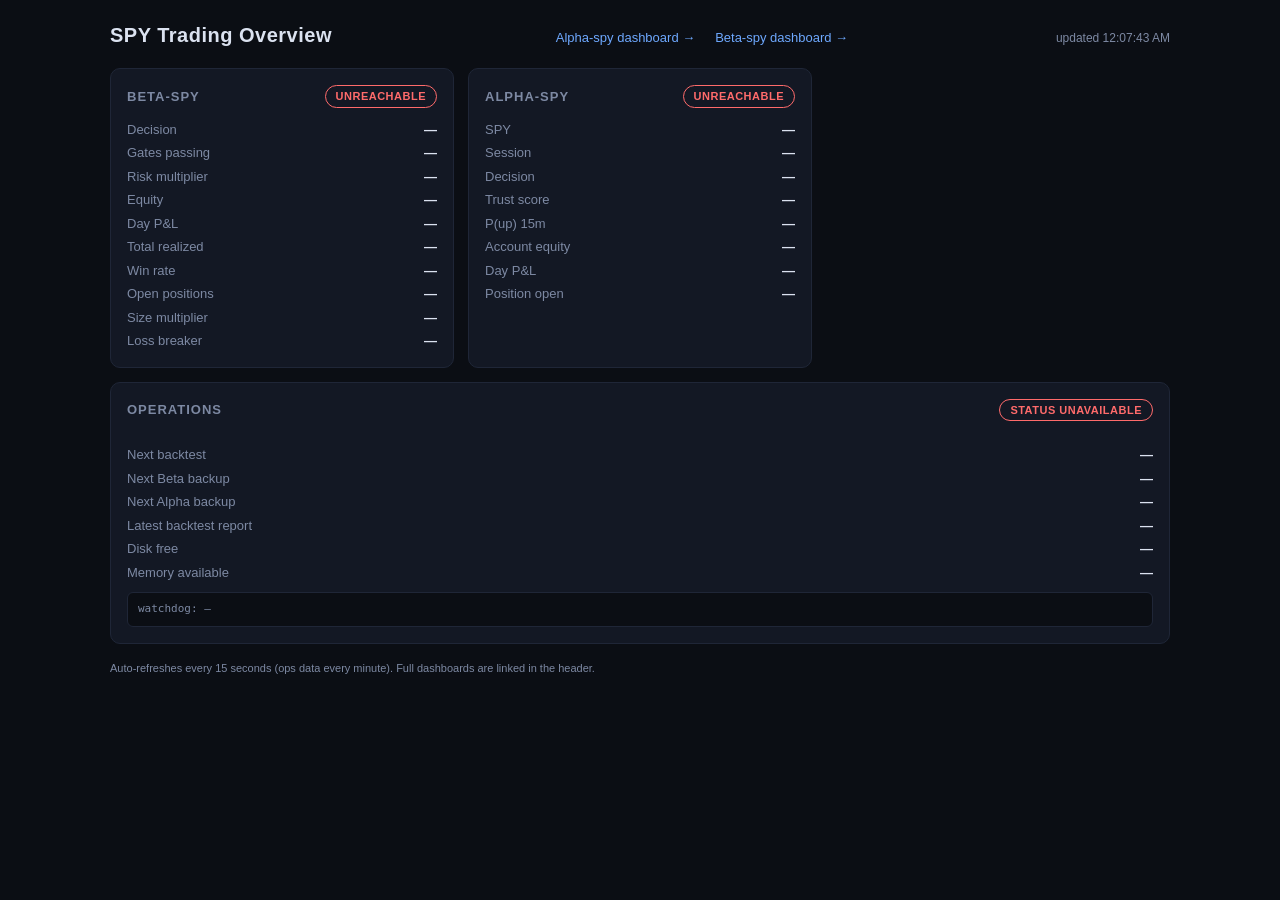
==== config/overview-index.html @ c34a51c6 "External overview: nginx basic-auth proxies, ops status page, Cloudflare tunnel with Drive-published" ====
<!doctype html>
<html lang="en">
<head>
<meta charset="utf-8">
<meta name="viewport" content="width=device-width, initial-scale=1">
<title>SPY Trading — Overview</title>
<style>
  :root{--bg:#0b0e14;--card:#131824;--line:#1f2637;--text:#dbe2f0;--dim:#7d89a3;--pos:#3ecf8e;--neg:#ff6b6b;--warn:#ffb454}
  *{box-sizing:border-box;margin:0;padding:0}
  body{background:var(--bg);color:var(--text);font:14px/1.5 -apple-system,BlinkMacSystemFont,"Segoe UI",Roboto,sans-serif;padding:20px;max-width:1100px;margin:0 auto}
  header{display:flex;justify-content:space-between;align-items:baseline;flex-wrap:wrap;gap:8px;margin-bottom:18px}
  h1{font-size:20px;letter-spacing:.5px}
  header nav a{color:#6ea8fe;text-decoration:none;margin-left:16px;font-size:13px}
  header nav a:hover{text-decoration:underline}
  .updated{color:var(--dim);font-size:12px}
  .grid{display:grid;grid-template-columns:repeat(auto-fit,minmax(320px,1fr));gap:14px}
  .card{background:var(--card);border:1px solid var(--line);border-radius:10px;padding:16px}
  .card h2{font-size:13px;text-transform:uppercase;letter-spacing:1px;color:var(--dim);margin-bottom:12px;display:flex;justify-content:space-between;align-items:center}
  .badge{font-size:11px;padding:2px 10px;border-radius:99px;border:1px solid var(--line);letter-spacing:.5px}
  .badge.ok{color:var(--pos);border-color:var(--pos)}
  .badge.bad{color:var(--neg);border-color:var(--neg)}
  .badge.warn{color:var(--warn);border-color:var(--warn)}
  .kv{display:grid;grid-template-columns:1fr auto;gap:4px 12px;font-size:13px}
  .kv label{color:var(--dim)}
  .kv b{font-weight:600;text-align:right;font-variant-numeric:tabular-nums}
  .pos{color:var(--pos)} .neg{color:var(--neg)} .dim{color:var(--dim)}
  .services{display:grid;grid-template-columns:repeat(auto-fill,minmax(150px,1fr));gap:6px;margin-top:4px}
  .svc{display:flex;align-items:center;gap:7px;font-size:12px;color:var(--dim);background:var(--bg);border:1px solid var(--line);border-radius:6px;padding:5px 9px}
  .dot{width:8px;height:8px;border-radius:99px;background:var(--neg);flex:none}
  .dot.up{background:var(--pos)}
  pre{background:var(--bg);border:1px solid var(--line);border-radius:6px;padding:8px 10px;font-size:11px;color:var(--dim);overflow-x:auto;margin-top:10px;white-space:pre-wrap}
  table{width:100%;border-collapse:collapse;font-size:12px;margin-top:8px}
  th,td{text-align:left;padding:4px 6px;border-bottom:1px solid var(--line)}
  th{color:var(--dim);font-weight:500}
  .wide{grid-column:1/-1}
  footer{margin-top:16px;color:var(--dim);font-size:11px}
</style>
</head>
<body>
<header>
  <h1>SPY Trading Overview</h1>
  <nav>
    <a href="#" id="alphaLink" target="_blank">Alpha-spy dashboard →</a>
    <a href="#" id="betaLink" target="_blank">Beta-spy dashboard →</a>
  </nav>
  <span class="updated" id="updated">loading…</span>
</header>

<div class="grid">
  <section class="card">
    <h2>Beta-spy <span class="badge" id="betaBadge">…</span></h2>
    <div class="kv">
      <label>Decision</label><b id="betaAction">—</b>
      <label>Gates passing</label><b id="betaGates">—</b>
      <label>Risk multiplier</label><b id="betaRiskMult">—</b>
      <label>Equity</label><b id="betaEquity">—</b>
      <label>Day P&amp;L</label><b id="betaDayPnl">—</b>
      <label>Total realized</label><b id="betaTotalPnl">—</b>
      <label>Win rate</label><b id="betaWinRate">—</b>
      <label>Open positions</label><b id="betaOpen">—</b>
      <label>Size multiplier</label><b id="betaSizeMult">—</b>
      <label>Loss breaker</label><b id="betaBreaker">—</b>
    </div>
    <table id="betaPositions" style="display:none">
      <thead><tr><th>Strategy</th><th>Dir</th><th>Status</th><th>P&amp;L</th></tr></thead>
      <tbody></tbody>
    </table>
  </section>

  <section class="card">
    <h2>Alpha-spy <span class="badge" id="alphaBadge">…</span></h2>
    <div class="kv">
      <label>SPY</label><b id="alphaPrice">—</b>
      <label>Session</label><b id="alphaSession">—</b>
      <label>Decision</label><b id="alphaAction">—</b>
      <label>Trust score</label><b id="alphaTrust">—</b>
      <label>P(up) 15m</label><b id="alphaProb">—</b>
      <label>Account equity</label><b id="alphaEquity">—</b>
      <label>Day P&amp;L</label><b id="alphaDayPnl">—</b>
      <label>Position open</label><b id="alphaPosition">—</b>
    </div>
  </section>

  <section class="card wide">
    <h2>Operations <span class="badge" id="opsBadge">…</span></h2>
    <div class="services" id="services"></div>
    <div class="kv" style="margin-top:12px">
      <label>Next backtest</label><b id="nextBacktest">—</b>
      <label>Next Beta backup</label><b id="nextBetaBackup">—</b>
      <label>Next Alpha backup</label><b id="nextAlphaBackup">—</b>
      <label>Latest backtest report</label><b id="latestReport">—</b>
      <label>Disk free</label><b id="diskFree">—</b>
      <label>Memory available</label><b id="memAvail">—</b>
    </div>
    <pre id="watchdog">watchdog: —</pre>
  </section>
</div>

<footer>Auto-refreshes every 15 seconds (ops data every minute). Full dashboards are linked in the header.</footer>

<script>
const $=id=>document.getElementById(id);
$('alphaLink').href=location.protocol+'//'+location.hostname+':8081/';
$('betaLink').href=location.protocol+'//'+location.hostname+':8082/';
const money=v=>(v==null||isNaN(v))?'—':(v<0?'-$':'$')+Math.abs(v).toFixed(2);
const tone=(el,v)=>{el.classList.remove('pos','neg');if(v>0)el.classList.add('pos');if(v<0)el.classList.add('neg')};
const badge=(el,label,ok)=>{el.textContent=label;el.className='badge '+(ok===true?'ok':ok===false?'bad':'warn')};
const when=iso=>{if(!iso||iso==='unknown')return '—';const d=new Date(iso);return isNaN(d)?iso:d.toLocaleString(undefined,{weekday:'short',hour:'2-digit',minute:'2-digit'})};

async function pull(url){const r=await fetch(url,{cache:'no-store'});if(!r.ok)throw new Error(url+' '+r.status);return r.json()}

async function refreshBeta(){
  try{
    const s=await pull('/api/beta/state');
    badge($('betaBadge'),s.status||'?',s.status==='LIVE');
    const d=(s.snapshot||{}).decision;
    if(d){
      $('betaAction').textContent=d.action+(d.direction&&d.direction!=='NONE'?' · '+d.direction:'');
      const g=d.gates||{};const passing=Object.values(g).filter(Boolean).length;
      $('betaGates').textContent=passing+' / '+Object.keys(g).length;
      $('betaRiskMult').textContent=(d.risk_multiplier??1).toFixed(2)+'×';
    }else{
      $('betaAction').textContent='no snapshot (tape quiet)';
      $('betaGates').textContent='—';$('betaRiskMult').textContent='—';
    }
    const l=s.ledger;
    if(l){
      $('betaEquity').textContent=money(l.equity);
      $('betaDayPnl').textContent=money(l.day_realized_pnl_dollars);tone($('betaDayPnl'),l.day_realized_pnl_dollars);
      $('betaTotalPnl').textContent=money(l.realized_pnl_dollars);tone($('betaTotalPnl'),l.realized_pnl_dollars);
      $('betaWinRate').textContent=l.closed_count?Math.round(l.win_rate*100)+'% of '+l.closed_count:'no closed trades yet';
      $('betaOpen').textContent=l.open_count||0;
      $('betaSizeMult').textContent=(l.size_multiplier??1).toFixed(2)+'×';
      $('betaBreaker').textContent=l.breaker_tripped?'TRIPPED':'armed';tone($('betaBreaker'),l.breaker_tripped?-1:1);
      const rows=(l.open_positions||[]).map(p=>`<tr><td>${p.strategy}</td><td>${p.direction}</td><td>${p.status}×${p.contracts}</td><td class="${(p.unrealized_pnl_dollars||0)>=0?'pos':'neg'}">${money(p.unrealized_pnl_dollars)}</td></tr>`)
        .concat((l.recent_closed||[]).slice(0,4).map(p=>`<tr class="dim"><td>${p.strategy}</td><td>${p.direction}</td><td>${p.exit_reason||'CLOSED'}</td><td class="${(p.realized_pnl_dollars||0)>=0?'pos':'neg'}">${money(p.realized_pnl_dollars)}</td></tr>`));
      const t=$('betaPositions');t.style.display=rows.length?'table':'none';t.tBodies[0].innerHTML=rows.join('');
    }
  }catch(e){badge($('betaBadge'),'UNREACHABLE',false)}
}

async function refreshAlpha(){
  try{
    const s=await pull('/api/alpha/v1/state');
    const health=((s.health||{}).state||'?');
    badge($('alphaBadge'),health,health==='GREEN'?true:health==='RED'?false:null);
    const m=s.market||{};
    $('alphaPrice').textContent=m.bid&&m.ask?('$'+((m.bid+m.ask)/2).toFixed(2)+(m.change_pct!=null?' ('+(m.change_pct>0?'+':'')+m.change_pct.toFixed(2)+'%)':'')):'—';
    const sess=s.session||{};
    $('alphaSession').textContent=(sess.market_open?'OPEN':'closed')+' · entry '+(sess.entry_window||'?').toLowerCase();
    $('alphaAction').textContent=((s.decision||{}).action)||'—';
    $('alphaTrust').textContent=((s.health||{}).trust_score??'—');
    const h15=((s.forecast_horizons||{})['15m'])||{};
    $('alphaProb').textContent=h15.probability_up!=null?(h15.probability_up*100).toFixed(1)+'%':'—';
    const a=s.account||{};
    $('alphaEquity').textContent=money(a.equity);
    $('alphaDayPnl').textContent=money(a.daily_pnl);tone($('alphaDayPnl'),a.daily_pnl);
    $('alphaPosition').textContent=((s.position||{}).open)?'YES':'no';
  }catch(e){badge($('alphaBadge'),'UNREACHABLE',false)}
}

async function refreshOps(){
  try{
    const s=await pull('/status.json');
    badge($('opsBadge'),s.all_services_active?'ALL SYSTEMS GO':'ATTENTION',s.all_services_active);
    $('services').innerHTML=Object.entries(s.services||{}).map(([unit,state])=>
      `<span class="svc"><span class="dot ${state==='active'?'up':''}"></span>${unit}</span>`).join('');
    const t=s.timers_next||{};
    $('nextBacktest').textContent=when(t['beta-spy-backtest.timer']);
    $('nextBetaBackup').textContent=when(t['beta-spy-backup.timer']);
    $('nextAlphaBackup').textContent=when(t['alpha-spy-backup.timer']);
    $('latestReport').textContent=s.latest_backtest_report||'—';
    $('diskFree').textContent=s.disk_free_gb!=null?s.disk_free_gb+' GB':'—';
    $('memAvail').textContent=s.memory_available_mb!=null?s.memory_available_mb+' / '+s.memory_total_mb+' MB':'—';
    $('watchdog').textContent=(s.watchdog_tail||[]).join('\n')||'watchdog: no log yet';
  }catch(e){badge($('opsBadge'),'STATUS UNAVAILABLE',false)}
}

async function tick(){
  await Promise.allSettled([refreshBeta(),refreshAlpha()]);
  $('updated').textContent='updated '+new Date().toLocaleTimeString();
}
tick();refreshOps();
setInterval(tick,15000);
setInterval(refreshOps,60000);
</script>
</body>
</html>
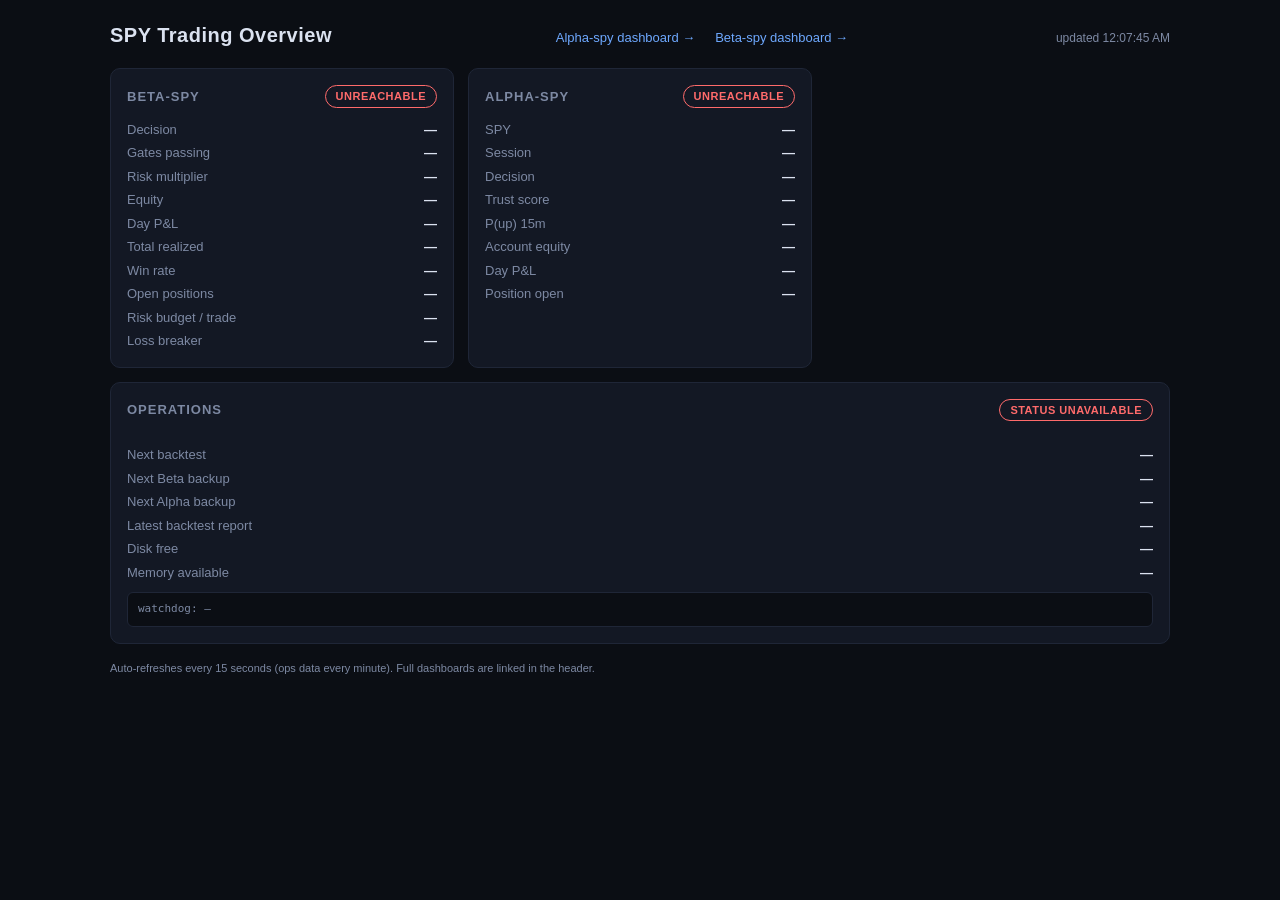
==== commit e60402df: "Equity-proportional sizing: risk budget and daily breaker scale with bankroll, uncapped compounding" ====
--- a/config/overview-index.html
+++ b/config/overview-index.html
@@ -58,7 +58,7 @@
       <label>Total realized</label><b id="betaTotalPnl">—</b>
       <label>Win rate</label><b id="betaWinRate">—</b>
       <label>Open positions</label><b id="betaOpen">—</b>
-      <label>Size multiplier</label><b id="betaSizeMult">—</b>
+      <label>Risk budget / trade</label><b id="betaSizeMult">—</b>
       <label>Loss breaker</label><b id="betaBreaker">—</b>
     </div>
     <table id="betaPositions" style="display:none">
@@ -130,7 +130,7 @@
       $('betaTotalPnl').textContent=money(l.realized_pnl_dollars);tone($('betaTotalPnl'),l.realized_pnl_dollars);
       $('betaWinRate').textContent=l.closed_count?Math.round(l.win_rate*100)+'% of '+l.closed_count:'no closed trades yet';
       $('betaOpen').textContent=l.open_count||0;
-      $('betaSizeMult').textContent=(l.size_multiplier??1).toFixed(2)+'×';
+      $('betaSizeMult').textContent=l.risk_budget_dollars!=null?money(l.risk_budget_dollars):'—';
       $('betaBreaker').textContent=l.breaker_tripped?'TRIPPED':'armed';tone($('betaBreaker'),l.breaker_tripped?-1:1);
       const rows=(l.open_positions||[]).map(p=>`<tr><td>${p.strategy}</td><td>${p.direction}</td><td>${p.status}×${p.contracts}</td><td class="${(p.unrealized_pnl_dollars||0)>=0?'pos':'neg'}">${money(p.unrealized_pnl_dollars)}</td></tr>`)
         .concat((l.recent_closed||[]).slice(0,4).map(p=>`<tr class="dim"><td>${p.strategy}</td><td>${p.direction}</td><td>${p.exit_reason||'CLOSED'}</td><td class="${(p.realized_pnl_dollars||0)>=0?'pos':'neg'}">${money(p.realized_pnl_dollars)}</td></tr>`));
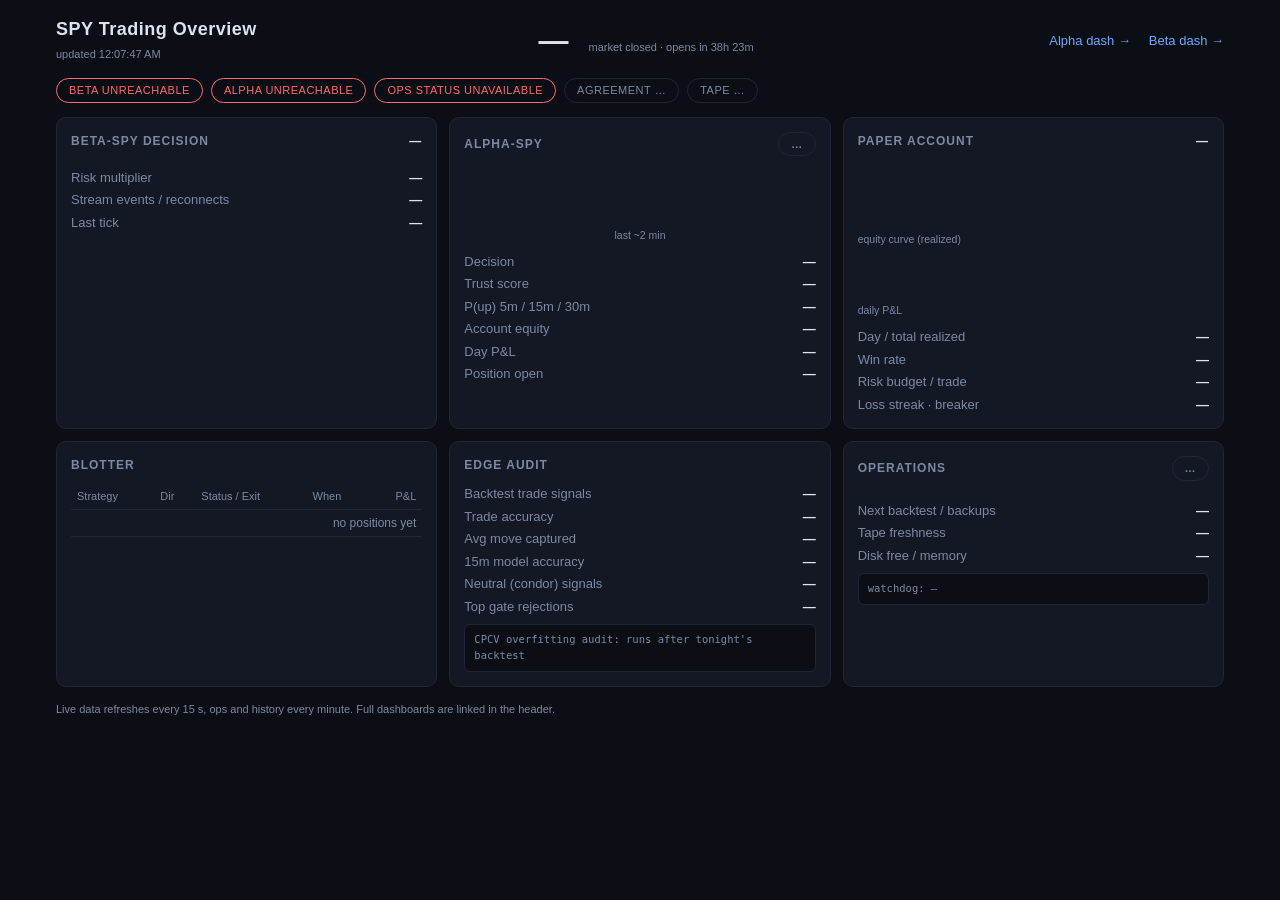
==== commit 9636e856: "Overview v2: gate grid, forecast bars, equity curve, daily P&L, blotter, edge audit, SPY spark, sess" ====
--- a/config/overview-index.html
+++ b/config/overview-index.html
@@ -5,184 +5,344 @@
 <meta name="viewport" content="width=device-width, initial-scale=1">
 <title>SPY Trading — Overview</title>
 <style>
-  :root{--bg:#0b0e14;--card:#131824;--line:#1f2637;--text:#dbe2f0;--dim:#7d89a3;--pos:#3ecf8e;--neg:#ff6b6b;--warn:#ffb454}
+  :root{--bg:#0b0e14;--card:#131824;--line:#1f2637;--text:#dbe2f0;--dim:#7d89a3;--pos:#3ecf8e;--neg:#ff6b6b;--warn:#ffb454;--blue:#6ea8fe}
   *{box-sizing:border-box;margin:0;padding:0}
-  body{background:var(--bg);color:var(--text);font:14px/1.5 -apple-system,BlinkMacSystemFont,"Segoe UI",Roboto,sans-serif;padding:20px;max-width:1100px;margin:0 auto}
-  header{display:flex;justify-content:space-between;align-items:baseline;flex-wrap:wrap;gap:8px;margin-bottom:18px}
-  h1{font-size:20px;letter-spacing:.5px}
-  header nav a{color:#6ea8fe;text-decoration:none;margin-left:16px;font-size:13px}
-  header nav a:hover{text-decoration:underline}
-  .updated{color:var(--dim);font-size:12px}
-  .grid{display:grid;grid-template-columns:repeat(auto-fit,minmax(320px,1fr));gap:14px}
-  .card{background:var(--card);border:1px solid var(--line);border-radius:10px;padding:16px}
-  .card h2{font-size:13px;text-transform:uppercase;letter-spacing:1px;color:var(--dim);margin-bottom:12px;display:flex;justify-content:space-between;align-items:center}
-  .badge{font-size:11px;padding:2px 10px;border-radius:99px;border:1px solid var(--line);letter-spacing:.5px}
+  body{background:var(--bg);color:var(--text);font:14px/1.5 -apple-system,BlinkMacSystemFont,"Segoe UI",Roboto,sans-serif;padding:16px;max-width:1200px;margin:0 auto}
+  header{display:flex;justify-content:space-between;align-items:center;flex-wrap:wrap;gap:10px;margin-bottom:14px}
+  .brand h1{font-size:18px;letter-spacing:.5px}
+  .brand .updated{color:var(--dim);font-size:11px}
+  .spy{display:flex;align-items:baseline;gap:10px}
+  .spy .px{font-size:30px;font-weight:700;font-variant-numeric:tabular-nums}
+  .spy .chg{font-size:14px;font-weight:600}
+  .spy .sess{font-size:11px;color:var(--dim);text-align:right}
+  header nav a{color:var(--blue);text-decoration:none;margin-left:14px;font-size:13px}
+  .badges{display:flex;gap:8px;flex-wrap:wrap;margin-bottom:14px}
+  .badge{font-size:11px;padding:3px 12px;border-radius:99px;border:1px solid var(--line);letter-spacing:.5px;color:var(--dim)}
   .badge.ok{color:var(--pos);border-color:var(--pos)}
   .badge.bad{color:var(--neg);border-color:var(--neg)}
   .badge.warn{color:var(--warn);border-color:var(--warn)}
-  .kv{display:grid;grid-template-columns:1fr auto;gap:4px 12px;font-size:13px}
+  .grid{display:grid;grid-template-columns:repeat(auto-fit,minmax(340px,1fr));gap:12px}
+  .card{background:var(--card);border:1px solid var(--line);border-radius:10px;padding:14px}
+  .card h2{font-size:12px;text-transform:uppercase;letter-spacing:1px;color:var(--dim);margin-bottom:10px;display:flex;justify-content:space-between;align-items:center}
+  .kv{display:grid;grid-template-columns:1fr auto;gap:3px 12px;font-size:13px}
   .kv label{color:var(--dim)}
   .kv b{font-weight:600;text-align:right;font-variant-numeric:tabular-nums}
-  .pos{color:var(--pos)} .neg{color:var(--neg)} .dim{color:var(--dim)}
-  .services{display:grid;grid-template-columns:repeat(auto-fill,minmax(150px,1fr));gap:6px;margin-top:4px}
-  .svc{display:flex;align-items:center;gap:7px;font-size:12px;color:var(--dim);background:var(--bg);border:1px solid var(--line);border-radius:6px;padding:5px 9px}
-  .dot{width:8px;height:8px;border-radius:99px;background:var(--neg);flex:none}
+  .pos{color:var(--pos)} .neg{color:var(--neg)} .dim{color:var(--dim)} .warn{color:var(--warn)}
+  .gates{display:grid;grid-template-columns:repeat(auto-fill,minmax(128px,1fr));gap:5px;margin:8px 0}
+  .gate{display:flex;align-items:center;gap:6px;font-size:11px;color:var(--dim);background:var(--bg);border:1px solid var(--line);border-radius:6px;padding:4px 8px}
+  .dot{width:7px;height:7px;border-radius:99px;background:var(--neg);flex:none}
   .dot.up{background:var(--pos)}
-  pre{background:var(--bg);border:1px solid var(--line);border-radius:6px;padding:8px 10px;font-size:11px;color:var(--dim);overflow-x:auto;margin-top:10px;white-space:pre-wrap}
-  table{width:100%;border-collapse:collapse;font-size:12px;margin-top:8px}
-  th,td{text-align:left;padding:4px 6px;border-bottom:1px solid var(--line)}
-  th{color:var(--dim);font-weight:500}
+  .dot.na{background:var(--dim)}
+  .fc{margin:4px 0}
+  .fc .lbl{display:flex;justify-content:space-between;font-size:11px;color:var(--dim)}
+  .bar{position:relative;height:8px;background:var(--bg);border:1px solid var(--line);border-radius:5px;overflow:hidden;margin-top:2px}
+  .bar .mid{position:absolute;left:50%;top:0;bottom:0;width:1px;background:var(--line)}
+  .bar .fill{position:absolute;top:0;bottom:0;border-radius:4px}
+  .services{display:grid;grid-template-columns:repeat(auto-fill,minmax(140px,1fr));gap:5px;margin-top:4px}
+  .svc{display:flex;align-items:center;gap:7px;font-size:11px;color:var(--dim);background:var(--bg);border:1px solid var(--line);border-radius:6px;padding:4px 8px}
+  pre{background:var(--bg);border:1px solid var(--line);border-radius:6px;padding:7px 9px;font-size:10.5px;color:var(--dim);overflow-x:auto;margin-top:8px;white-space:pre-wrap}
+  table{width:100%;border-collapse:collapse;font-size:12px;margin-top:6px}
+  th,td{text-align:left;padding:4px 6px;border-bottom:1px solid var(--line);white-space:nowrap}
+  th{color:var(--dim);font-weight:500;font-size:11px}
+  td:last-child,th:last-child{text-align:right}
   .wide{grid-column:1/-1}
-  footer{margin-top:16px;color:var(--dim);font-size:11px}
+  svg{display:block;width:100%}
+  .chartlbl{font-size:10.5px;color:var(--dim);margin-top:2px;display:flex;justify-content:space-between}
+  .reason{font-size:12px;color:var(--warn);margin-top:4px}
+  footer{margin-top:14px;color:var(--dim);font-size:11px}
+  @media(max-width:640px){.spy .px{font-size:24px}}
 </style>
 </head>
 <body>
 <header>
-  <h1>SPY Trading Overview</h1>
+  <div class="brand">
+    <h1>SPY Trading Overview</h1>
+    <span class="updated" id="updated">loading…</span>
+  </div>
+  <div class="spy">
+    <span class="px" id="spyPx">—</span>
+    <span class="chg" id="spyChg"></span>
+    <span class="sess" id="sessInfo">—</span>
+  </div>
   <nav>
-    <a href="#" id="alphaLink" target="_blank">Alpha-spy dashboard →</a>
-    <a href="#" id="betaLink" target="_blank">Beta-spy dashboard →</a>
+    <a href="#" id="alphaLink" target="_blank">Alpha dash →</a>
+    <a href="#" id="betaLink" target="_blank">Beta dash →</a>
   </nav>
-  <span class="updated" id="updated">loading…</span>
 </header>
 
+<div class="badges">
+  <span class="badge" id="betaBadge">BETA …</span>
+  <span class="badge" id="alphaBadge">ALPHA …</span>
+  <span class="badge" id="opsBadge">OPS …</span>
+  <span class="badge" id="agreeBadge">AGREEMENT …</span>
+  <span class="badge" id="tapeBadge">TAPE …</span>
+</div>
+
 <div class="grid">
   <section class="card">
-    <h2>Beta-spy <span class="badge" id="betaBadge">…</span></h2>
-    <div class="kv">
-      <label>Decision</label><b id="betaAction">—</b>
-      <label>Gates passing</label><b id="betaGates">—</b>
+    <h2>Beta-spy Decision <span id="betaAction" style="color:var(--text)">—</span></h2>
+    <div class="reason" id="betaReason"></div>
+    <div class="gates" id="betaGatesGrid"></div>
+    <div id="betaForecasts"></div>
+    <div class="kv" style="margin-top:8px">
       <label>Risk multiplier</label><b id="betaRiskMult">—</b>
-      <label>Equity</label><b id="betaEquity">—</b>
-      <label>Day P&amp;L</label><b id="betaDayPnl">—</b>
-      <label>Total realized</label><b id="betaTotalPnl">—</b>
-      <label>Win rate</label><b id="betaWinRate">—</b>
-      <label>Open positions</label><b id="betaOpen">—</b>
-      <label>Risk budget / trade</label><b id="betaSizeMult">—</b>
-      <label>Loss breaker</label><b id="betaBreaker">—</b>
-    </div>
-    <table id="betaPositions" style="display:none">
-      <thead><tr><th>Strategy</th><th>Dir</th><th>Status</th><th>P&amp;L</th></tr></thead>
-      <tbody></tbody>
-    </table>
-  </section>
-
-  <section class="card">
-    <h2>Alpha-spy <span class="badge" id="alphaBadge">…</span></h2>
-    <div class="kv">
-      <label>SPY</label><b id="alphaPrice">—</b>
-      <label>Session</label><b id="alphaSession">—</b>
+      <label>Stream events / reconnects</label><b id="betaStream">—</b>
+      <label>Last tick</label><b id="betaLastTick">—</b>
+    </div>
+  </section>
+
+  <section class="card">
+    <h2>Alpha-spy <span class="badge" id="alphaHealth">…</span></h2>
+    <svg id="alphaSpark" viewBox="0 0 300 60" preserveAspectRatio="none" height="60"></svg>
+    <div class="chartlbl"><span id="sparkLow"></span><span>last ~2 min</span><span id="sparkHigh"></span></div>
+    <div class="kv" style="margin-top:8px">
       <label>Decision</label><b id="alphaAction">—</b>
       <label>Trust score</label><b id="alphaTrust">—</b>
-      <label>P(up) 15m</label><b id="alphaProb">—</b>
+      <label>P(up) 5m / 15m / 30m</label><b id="alphaProbs">—</b>
       <label>Account equity</label><b id="alphaEquity">—</b>
       <label>Day P&amp;L</label><b id="alphaDayPnl">—</b>
       <label>Position open</label><b id="alphaPosition">—</b>
     </div>
   </section>
 
-  <section class="card wide">
-    <h2>Operations <span class="badge" id="opsBadge">…</span></h2>
+  <section class="card">
+    <h2>Paper Account <span id="ledgerEquityHead" style="color:var(--text)">—</span></h2>
+    <svg id="equityCurve" viewBox="0 0 300 70" preserveAspectRatio="none" height="70"></svg>
+    <div class="chartlbl"><span>equity curve (realized)</span><span id="curveRange"></span></div>
+    <svg id="dailyBars" viewBox="0 0 300 46" preserveAspectRatio="none" height="46" style="margin-top:8px"></svg>
+    <div class="chartlbl"><span>daily P&amp;L</span><span id="dailyRange"></span></div>
+    <div class="kv" style="margin-top:8px">
+      <label>Day / total realized</label><b id="ledgerPnls">—</b>
+      <label>Win rate</label><b id="ledgerWinRate">—</b>
+      <label>Risk budget / trade</label><b id="ledgerBudget">—</b>
+      <label>Loss streak · breaker</label><b id="ledgerRisk">—</b>
+    </div>
+  </section>
+
+  <section class="card">
+    <h2>Blotter <span class="dim" id="blotterCount"></span></h2>
+    <table>
+      <thead><tr><th>Strategy</th><th>Dir</th><th>Status / Exit</th><th>When</th><th>P&amp;L</th></tr></thead>
+      <tbody id="blotterRows"><tr><td colspan="5" class="dim">no positions yet</td></tr></tbody>
+    </table>
+  </section>
+
+  <section class="card">
+    <h2>Edge Audit <span class="dim" id="auditWhen"></span></h2>
+    <div class="kv">
+      <label>Backtest trade signals</label><b id="btSignals">—</b>
+      <label>Trade accuracy</label><b id="btAccuracy">—</b>
+      <label>Avg move captured</label><b id="btAvgBps">—</b>
+      <label>15m model accuracy</label><b id="btModel15">—</b>
+      <label>Neutral (condor) signals</label><b id="btNeutral">—</b>
+      <label>Top gate rejections</label><b id="btGates">—</b>
+    </div>
+    <pre id="cpcv">CPCV overfitting audit: runs after tonight's backtest</pre>
+  </section>
+
+  <section class="card">
+    <h2>Operations <span class="badge" id="opsBadge2">…</span></h2>
     <div class="services" id="services"></div>
-    <div class="kv" style="margin-top:12px">
-      <label>Next backtest</label><b id="nextBacktest">—</b>
-      <label>Next Beta backup</label><b id="nextBetaBackup">—</b>
-      <label>Next Alpha backup</label><b id="nextAlphaBackup">—</b>
-      <label>Latest backtest report</label><b id="latestReport">—</b>
-      <label>Disk free</label><b id="diskFree">—</b>
-      <label>Memory available</label><b id="memAvail">—</b>
+    <div class="kv" style="margin-top:10px">
+      <label>Next backtest / backups</label><b id="nextTimers">—</b>
+      <label>Tape freshness</label><b id="tapeFresh">—</b>
+      <label>Disk free / memory</label><b id="sysRes">—</b>
     </div>
     <pre id="watchdog">watchdog: —</pre>
   </section>
 </div>
 
-<footer>Auto-refreshes every 15 seconds (ops data every minute). Full dashboards are linked in the header.</footer>
+<footer>Live data refreshes every 15 s, ops and history every minute. Full dashboards are linked in the header.</footer>
 
 <script>
 const $=id=>document.getElementById(id);
 $('alphaLink').href=location.protocol+'//'+location.hostname+':8081/';
 $('betaLink').href=location.protocol+'//'+location.hostname+':8082/';
 const money=v=>(v==null||isNaN(v))?'—':(v<0?'-$':'$')+Math.abs(v).toFixed(2);
+const pct=v=>(v==null||isNaN(v))?'—':(v*100).toFixed(1)+'%';
 const tone=(el,v)=>{el.classList.remove('pos','neg');if(v>0)el.classList.add('pos');if(v<0)el.classList.add('neg')};
 const badge=(el,label,ok)=>{el.textContent=label;el.className='badge '+(ok===true?'ok':ok===false?'bad':'warn')};
+const ago=iso=>{if(!iso)return '—';const s=(Date.now()-new Date(iso))/1000;return s<90?Math.round(s)+'s ago':s<5400?Math.round(s/60)+'m ago':Math.round(s/3600)+'h ago'};
 const when=iso=>{if(!iso||iso==='unknown')return '—';const d=new Date(iso);return isNaN(d)?iso:d.toLocaleString(undefined,{weekday:'short',hour:'2-digit',minute:'2-digit'})};
-
 async function pull(url){const r=await fetch(url,{cache:'no-store'});if(!r.ok)throw new Error(url+' '+r.status);return r.json()}
+
+const GATE_NAMES={coverage:'coverage',covered_weight:'weight cover',directional_edge:'edge',multi_horizon:'horizons',breadth_confirmation:'breadth',flow_confirmation:'flow',spy_liquidity:'liquidity',session_window:'session'};
+
+function sessionInfo(){
+  const now=new Date();
+  const et=new Date(now.toLocaleString('en-US',{timeZone:'America/New_York'}));
+  const dow=et.getDay(),mins=et.getHours()*60+et.getMinutes();
+  const open=9*60+30,close=16*60;
+  const fmt=m=>{const h=Math.floor(m/60),r=m%60;return (h?h+'h ':'')+r+'m'};
+  if(dow>=1&&dow<=5&&mins>=open&&mins<close)return {open:true,text:'market OPEN · closes in '+fmt(close-mins)};
+  let d=0,target=open;
+  if(dow===0)d=1;else if(dow===6)d=2;else if(mins>=close)d=(dow===5)?3:1;
+  const until=d*1440+(d?target+1440-mins-1440:target-mins);
+  return {open:false,text:'market closed · opens in '+fmt(Math.max(until,0))};
+}
+
+function sparkline(el,values,color){
+  if(!values||values.length<2){el.innerHTML='';return}
+  const lo=Math.min(...values),hi=Math.max(...values),flat=hi-lo===0,span=(hi-lo)||1;
+  const W=300,H=el.viewBox.baseVal.height;
+  // A perfectly flat series (weekend tape) renders centered, not at the edge.
+  const y=v=>flat?H/2:H-4-((v-lo)/span)*(H-8);
+  const pts=values.map((v,i)=>`${(i/(values.length-1))*W},${y(v)}`).join(' ');
+  el.innerHTML=`<polyline points="${pts}" fill="none" stroke="${color}" stroke-width="1.6"/>`;
+  return {lo,hi};
+}
+
+function bars(el,values){
+  if(!values||!values.length){el.innerHTML='';return}
+  const H=el.viewBox.baseVal.height,W=300,mid=H/2;
+  const max=Math.max(...values.map(v=>Math.abs(v)))||1;
+  const bw=Math.min(W/values.length-2,26);
+  el.innerHTML=values.map((v,i)=>{
+    const h=Math.abs(v)/max*(mid-3);
+    const x=i*(W/values.length)+1;
+    const y=v>=0?mid-h:mid;
+    const c=v>=0?'var(--pos)':'var(--neg)';
+    return `<rect x="${x}" y="${y}" width="${bw}" height="${Math.max(h,1)}" fill="${c}" rx="1"/>`;
+  }).join('')+`<line x1="0" y1="${mid}" x2="${W}" y2="${mid}" stroke="var(--line)" stroke-width="1"/>`;
+}
+
+let betaDir=null,alphaDir=null;
 
 async function refreshBeta(){
   try{
     const s=await pull('/api/beta/state');
-    badge($('betaBadge'),s.status||'?',s.status==='LIVE');
+    badge($('betaBadge'),'BETA '+(s.status||'?'),s.status==='LIVE');
     const d=(s.snapshot||{}).decision;
     if(d){
       $('betaAction').textContent=d.action+(d.direction&&d.direction!=='NONE'?' · '+d.direction:'');
-      const g=d.gates||{};const passing=Object.values(g).filter(Boolean).length;
-      $('betaGates').textContent=passing+' / '+Object.keys(g).length;
+      $('betaAction').className=d.action.startsWith('TRADE')?'pos':'dim';
+      betaDir=d.direction;
+      $('betaReason').textContent=(d.reasons||[])[0]||'';
+      $('betaGatesGrid').innerHTML=Object.entries(d.gates||{}).map(([k,v])=>
+        `<span class="gate"><span class="dot ${v?'up':''}"></span>${GATE_NAMES[k]||k}</span>`).join('');
       $('betaRiskMult').textContent=(d.risk_multiplier??1).toFixed(2)+'×';
     }else{
-      $('betaAction').textContent='no snapshot (tape quiet)';
-      $('betaGates').textContent='—';$('betaRiskMult').textContent='—';
-    }
+      $('betaAction').textContent='no snapshot (tape quiet)';$('betaAction').className='dim';
+      $('betaReason').textContent='';betaDir=null;
+    }
+    const fc=((s.snapshot||{}).forecasts)||[];
+    $('betaForecasts').innerHTML=fc.map(f=>{
+      const p=f.probability_up??0.5;
+      const color=p>=0.5?'var(--pos)':'var(--neg)';
+      const from=p>=0.5?50:(p*100);
+      const width=Math.abs(p-0.5)*100;
+      return `<div class="fc"><div class="lbl"><span>${f.horizon_minutes}m — P(up) ${pct(p)}</span><span>conf ${pct(f.confidence)}${f.model_ready?'':' · warming'}</span></div>
+        <div class="bar"><span class="mid"></span><span class="fill" style="left:${Math.min(from,50)}%;width:${width}%;background:${color}"></span></div></div>`;
+    }).join('');
+    const st=s.stream||{};
+    $('betaStream').textContent=`${st.events??'—'} / ${st.reconnects??'—'}`;
+    $('betaLastTick').textContent=ago(st.last_event_at);
     const l=s.ledger;
     if(l){
-      $('betaEquity').textContent=money(l.equity);
-      $('betaDayPnl').textContent=money(l.day_realized_pnl_dollars);tone($('betaDayPnl'),l.day_realized_pnl_dollars);
-      $('betaTotalPnl').textContent=money(l.realized_pnl_dollars);tone($('betaTotalPnl'),l.realized_pnl_dollars);
-      $('betaWinRate').textContent=l.closed_count?Math.round(l.win_rate*100)+'% of '+l.closed_count:'no closed trades yet';
-      $('betaOpen').textContent=l.open_count||0;
-      $('betaSizeMult').textContent=l.risk_budget_dollars!=null?money(l.risk_budget_dollars):'—';
-      $('betaBreaker').textContent=l.breaker_tripped?'TRIPPED':'armed';tone($('betaBreaker'),l.breaker_tripped?-1:1);
-      const rows=(l.open_positions||[]).map(p=>`<tr><td>${p.strategy}</td><td>${p.direction}</td><td>${p.status}×${p.contracts}</td><td class="${(p.unrealized_pnl_dollars||0)>=0?'pos':'neg'}">${money(p.unrealized_pnl_dollars)}</td></tr>`)
-        .concat((l.recent_closed||[]).slice(0,4).map(p=>`<tr class="dim"><td>${p.strategy}</td><td>${p.direction}</td><td>${p.exit_reason||'CLOSED'}</td><td class="${(p.realized_pnl_dollars||0)>=0?'pos':'neg'}">${money(p.realized_pnl_dollars)}</td></tr>`));
-      const t=$('betaPositions');t.style.display=rows.length?'table':'none';t.tBodies[0].innerHTML=rows.join('');
-    }
-  }catch(e){badge($('betaBadge'),'UNREACHABLE',false)}
+      $('ledgerEquityHead').textContent=money(l.equity);
+      const day=$('ledgerPnls');day.textContent=`${money(l.day_realized_pnl_dollars)} / ${money(l.realized_pnl_dollars)}`;tone(day,(l.day_realized_pnl_dollars||0)+(l.realized_pnl_dollars||0));
+      $('ledgerWinRate').textContent=l.closed_count?`${pct(l.win_rate)} of ${l.closed_count}`:'no closed trades yet';
+      $('ledgerBudget').textContent=money(l.risk_budget_dollars);
+      const risk=$('ledgerRisk');
+      risk.textContent=`${l.loss_streak||0} · ${l.breaker_tripped?'TRIPPED':'armed at -'+money(l.daily_loss_limit_dollars)}`;
+      tone(risk,l.breaker_tripped?-1:0);
+      const open=(l.open_positions||[]).map(p=>({s:p.strategy,d:p.direction,x:p.status+'×'+p.contracts,w:p.opened_at,v:p.unrealized_pnl_dollars}));
+      const closed=(l.recent_closed||[]).map(p=>({s:p.strategy,d:p.direction,x:p.exit_reason||'CLOSED',w:p.closed_at,v:p.realized_pnl_dollars,dim:1}));
+      const rows=open.concat(closed);
+      $('blotterCount').textContent=`${l.open_count||0} open · ${l.closed_count||0} closed`;
+      $('blotterRows').innerHTML=rows.length?rows.map(r=>
+        `<tr${r.dim?' class="dim"':''}><td>${r.s}</td><td>${r.d}</td><td>${r.x}</td><td>${(r.w||'').slice(5,16).replace('T',' ')}</td><td class="${(r.v||0)>=0?'pos':'neg'}">${money(r.v)}</td></tr>`).join('')
+        :'<tr><td colspan="5" class="dim">no positions yet</td></tr>';
+    }
+    const a=s.alpha_signal;
+    if(a&&a.horizons&&a.horizons['15m']){
+      alphaDir=a.horizons['15m'].probability_up>0.52?'BULLISH':a.horizons['15m'].probability_up<0.48?'BEARISH':'NEUTRAL';
+    }
+    updateAgreement();
+  }catch(e){badge($('betaBadge'),'BETA UNREACHABLE',false)}
+}
+
+function updateAgreement(){
+  const el=$('agreeBadge');
+  if(!betaDir||betaDir==='NONE'){badge(el,'AGREEMENT — beta flat',null);return}
+  if(!alphaDir){badge(el,'AGREEMENT — no alpha read',null);return}
+  if(betaDir===alphaDir)badge(el,'SYSTEMS AGREE · '+betaDir,true);
+  else badge(el,'SYSTEMS SPLIT · β '+betaDir+' / α '+alphaDir,false);
 }
 
 async function refreshAlpha(){
   try{
     const s=await pull('/api/alpha/v1/state');
     const health=((s.health||{}).state||'?');
-    badge($('alphaBadge'),health,health==='GREEN'?true:health==='RED'?false:null);
+    badge($('alphaBadge'),'ALPHA '+health,health==='GREEN'?true:health==='RED'?false:null);
+    badge($('alphaHealth'),health,health==='GREEN'?true:health==='RED'?false:null);
     const m=s.market||{};
-    $('alphaPrice').textContent=m.bid&&m.ask?('$'+((m.bid+m.ask)/2).toFixed(2)+(m.change_pct!=null?' ('+(m.change_pct>0?'+':'')+m.change_pct.toFixed(2)+'%)':'')):'—';
-    const sess=s.session||{};
-    $('alphaSession').textContent=(sess.market_open?'OPEN':'closed')+' · entry '+(sess.entry_window||'?').toLowerCase();
+    if(m.bid&&m.ask){
+      $('spyPx').textContent='$'+((m.bid+m.ask)/2).toFixed(2);
+      const chg=$('spyChg');chg.textContent=(m.change_pct>0?'+':'')+((m.change_pct??0)).toFixed(2)+'%';tone(chg,m.change_pct);
+    }
+    const series=(s.price_series||[]).map(p=>p.price);
+    const range=sparkline($('alphaSpark'),series,'var(--blue)');
+    if(range){$('sparkLow').textContent='$'+range.lo.toFixed(2);$('sparkHigh').textContent='$'+range.hi.toFixed(2)}
     $('alphaAction').textContent=((s.decision||{}).action)||'—';
     $('alphaTrust').textContent=((s.health||{}).trust_score??'—');
-    const h15=((s.forecast_horizons||{})['15m'])||{};
-    $('alphaProb').textContent=h15.probability_up!=null?(h15.probability_up*100).toFixed(1)+'%':'—';
+    const fh=s.forecast_horizons||{};
+    $('alphaProbs').textContent=['5m','15m','30m'].map(h=>fh[h]?(fh[h].probability_up*100).toFixed(0)+'%':'—').join(' / ');
     const a=s.account||{};
     $('alphaEquity').textContent=money(a.equity);
-    $('alphaDayPnl').textContent=money(a.daily_pnl);tone($('alphaDayPnl'),a.daily_pnl);
+    const adp=$('alphaDayPnl');adp.textContent=money(a.daily_pnl);tone(adp,a.daily_pnl);
     $('alphaPosition').textContent=((s.position||{}).open)?'YES':'no';
-  }catch(e){badge($('alphaBadge'),'UNREACHABLE',false)}
+  }catch(e){badge($('alphaBadge'),'ALPHA UNREACHABLE',false)}
 }
 
 async function refreshOps(){
   try{
     const s=await pull('/status.json');
-    badge($('opsBadge'),s.all_services_active?'ALL SYSTEMS GO':'ATTENTION',s.all_services_active);
+    badge($('opsBadge'),s.all_services_active?'OPS ALL GO':'OPS ATTENTION',s.all_services_active);
+    badge($('opsBadge2'),s.all_services_active?'ALL GO':'ATTENTION',s.all_services_active);
     $('services').innerHTML=Object.entries(s.services||{}).map(([unit,state])=>
-      `<span class="svc"><span class="dot ${state==='active'?'up':''}"></span>${unit}</span>`).join('');
+      `<span class="svc"><span class="dot ${state==='active'?'up':''}"></span>${unit.replace('alpha-spy-','α-').replace('beta-spy','β-spy')}</span>`).join('');
     const t=s.timers_next||{};
-    $('nextBacktest').textContent=when(t['beta-spy-backtest.timer']);
-    $('nextBetaBackup').textContent=when(t['beta-spy-backup.timer']);
-    $('nextAlphaBackup').textContent=when(t['alpha-spy-backup.timer']);
-    $('latestReport').textContent=s.latest_backtest_report||'—';
-    $('diskFree').textContent=s.disk_free_gb!=null?s.disk_free_gb+' GB':'—';
-    $('memAvail').textContent=s.memory_available_mb!=null?s.memory_available_mb+' / '+s.memory_total_mb+' MB':'—';
+    $('nextTimers').textContent=`${when(t['beta-spy-backtest.timer'])} · ${when(t['beta-spy-backup.timer'])}`;
+    const age=s.tape_age_seconds;
+    $('tapeFresh').textContent=age==null?'—':age<120?age+'s':Math.round(age/60)+'m old';
+    const sess=sessionInfo();
+    if(age!=null){
+      const stale=sess.open&&age>300;
+      badge($('tapeBadge'),stale?'TAPE STALE':'TAPE '+(sess.open?'FLOWING':'IDLE (closed)'),stale?false:true);
+    }
+    $('sysRes').textContent=`${s.disk_free_gb??'—'} GB · ${s.memory_available_mb??'—'}/${s.memory_total_mb??'—'} MB`;
     $('watchdog').textContent=(s.watchdog_tail||[]).join('\n')||'watchdog: no log yet';
-  }catch(e){badge($('opsBadge'),'STATUS UNAVAILABLE',false)}
-}
-
+    const curve=(s.equity_curve||[]).map(p=>p.equity);
+    const r=sparkline($('equityCurve'),curve.length>1?curve:[curve[0]||0,curve[0]||0],'var(--pos)');
+    if(r)$('curveRange').textContent=money(r.lo)+' – '+money(r.hi);
+    const daily=(s.daily_pnl||[]);
+    bars($('dailyBars'),daily.map(d=>d.pnl));
+    if(daily.length)$('dailyRange').textContent=daily[0].date.slice(5)+' → '+daily[daily.length-1].date.slice(5);
+    const b=s.backtest;
+    if(b){
+      $('auditWhen').textContent=(b.report||'')+' · '+(b.created_at||'').slice(0,10);
+      $('btSignals').textContent=b.trade_signals??'—';
+      $('btAccuracy').textContent=pct(b.trade_accuracy);
+      $('btAvgBps').textContent=b.avg_return_bps!=null?b.avg_return_bps.toFixed(2)+' bps':'—';
+      $('btModel15').textContent=pct(b.model_accuracy_15m);
+      $('btNeutral').textContent=b.neutral_signals??'—';
+      const g=b.gate_failures||{};
+      $('btGates').textContent=Object.entries(g).sort((x,y)=>y[1]-x[1]).slice(0,2).map(([k,v])=>`${GATE_NAMES[k]||k} ${v}`).join(' · ')||'—';
+    }
+    if((s.cpcv_verdict||[]).length)$('cpcv').textContent=s.cpcv_verdict.join('\n');
+  }catch(e){badge($('opsBadge'),'OPS STATUS UNAVAILABLE',false)}
+}
+
+function tickSession(){$('sessInfo').textContent=sessionInfo().text}
 async function tick(){
   await Promise.allSettled([refreshBeta(),refreshAlpha()]);
   $('updated').textContent='updated '+new Date().toLocaleTimeString();
 }
-tick();refreshOps();
+tickSession();tick();refreshOps();
 setInterval(tick,15000);
 setInterval(refreshOps,60000);
+setInterval(tickSession,30000);
 </script>
 </body>
 </html>
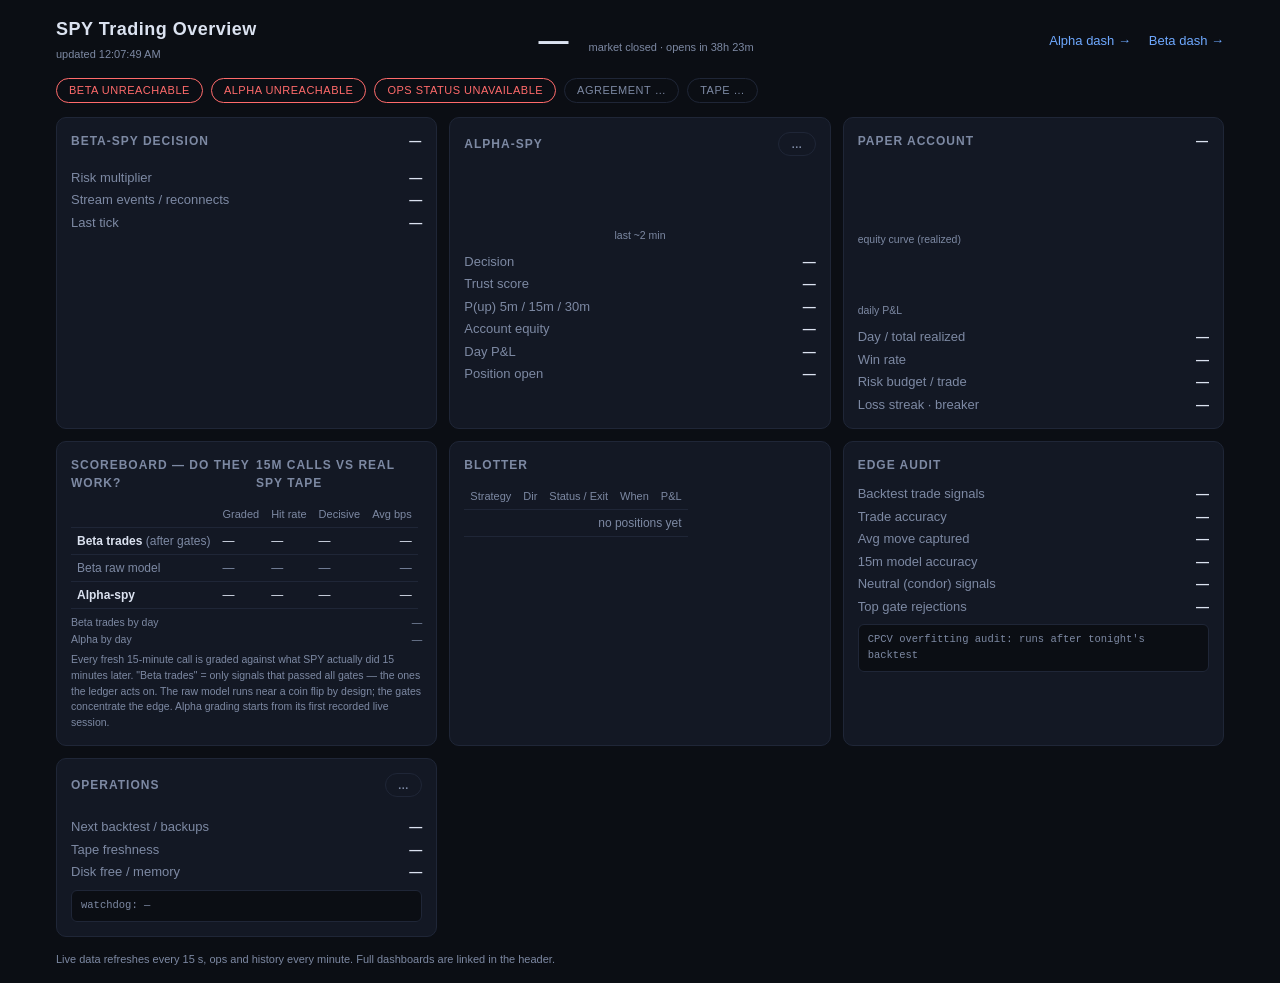
==== commit 0427ac42: "Scoreboard: grade Alpha and Beta 15m calls (raw and gated) against the real SPY tape" ====
--- a/config/overview-index.html
+++ b/config/overview-index.html
@@ -41,7 +41,7 @@
   .services{display:grid;grid-template-columns:repeat(auto-fill,minmax(140px,1fr));gap:5px;margin-top:4px}
   .svc{display:flex;align-items:center;gap:7px;font-size:11px;color:var(--dim);background:var(--bg);border:1px solid var(--line);border-radius:6px;padding:4px 8px}
   pre{background:var(--bg);border:1px solid var(--line);border-radius:6px;padding:7px 9px;font-size:10.5px;color:var(--dim);overflow-x:auto;margin-top:8px;white-space:pre-wrap}
-  table{width:100%;border-collapse:collapse;font-size:12px;margin-top:6px}
+  table{width:100%;border-collapse:collapse;font-size:12px;margin-top:6px;display:block;overflow-x:auto}
   th,td{text-align:left;padding:4px 6px;border-bottom:1px solid var(--line);white-space:nowrap}
   th{color:var(--dim);font-weight:500;font-size:11px}
   td:last-child,th:last-child{text-align:right}
@@ -117,6 +117,21 @@
       <label>Risk budget / trade</label><b id="ledgerBudget">—</b>
       <label>Loss streak · breaker</label><b id="ledgerRisk">—</b>
     </div>
+  </section>
+
+  <section class="card">
+    <h2>Scoreboard — do they work? <span class="dim">15m calls vs real SPY tape</span></h2>
+    <table>
+      <thead><tr><th></th><th>Graded</th><th>Hit rate</th><th>Decisive</th><th>Avg bps</th></tr></thead>
+      <tbody>
+        <tr><td><b>Beta trades</b> <span class="dim">(after gates)</span></td><td id="sbGatedN">—</td><td id="sbGatedAcc">—</td><td id="sbGatedDec">—</td><td id="sbGatedBps">—</td></tr>
+        <tr class="dim"><td>Beta raw model</td><td id="sbBetaN">—</td><td id="sbBetaAcc">—</td><td id="sbBetaDec">—</td><td id="sbBetaBps">—</td></tr>
+        <tr><td><b>Alpha-spy</b></td><td id="sbAlphaN">—</td><td id="sbAlphaAcc">—</td><td id="sbAlphaDec">—</td><td id="sbAlphaBps">—</td></tr>
+      </tbody>
+    </table>
+    <div class="chartlbl" style="margin-top:6px"><span>Beta trades by day</span><span id="sbGatedDays" style="text-align:right">—</span></div>
+    <div class="chartlbl"><span>Alpha by day</span><span id="sbAlphaDays" style="text-align:right">—</span></div>
+    <div class="chartlbl" style="margin-top:4px"><span class="dim">Every fresh 15-minute call is graded against what SPY actually did 15 minutes later. "Beta trades" = only signals that passed all gates — the ones the ledger acts on. The raw model runs near a coin flip by design; the gates concentrate the edge. Alpha grading starts from its first recorded live session.</span></div>
   </section>
 
   <section class="card">
@@ -331,6 +346,23 @@
       $('btGates').textContent=Object.entries(g).sort((x,y)=>y[1]-x[1]).slice(0,2).map(([k,v])=>`${GATE_NAMES[k]||k} ${v}`).join(' · ')||'—';
     }
     if((s.cpcv_verdict||[]).length)$('cpcv').textContent=s.cpcv_verdict.join('\n');
+    const sb=s.scoreboard||{};
+    for(const [sys,prefix] of [['beta_gated','sbGated'],['beta','sbBeta'],['alpha','sbAlpha']]){
+      const g=sb[sys];
+      const days=$(prefix+'Days');
+      if(!g||!g.graded){
+        $(prefix+'N').textContent='0';
+        $(prefix+'Acc').textContent=sys==='alpha'?'collecting…':'—';
+        $(prefix+'Dec').textContent='—';$(prefix+'Bps').textContent='—';
+        if(days)days.textContent=sys==='alpha'?'first graded session starts at the next open':'—';
+        continue;
+      }
+      $(prefix+'N').textContent=g.graded;
+      const acc=$(prefix+'Acc');acc.textContent=pct(g.accuracy);tone(acc,(g.accuracy??0.5)-0.5);
+      $(prefix+'Dec').textContent=g.decisive?`${pct(g.decisive_accuracy)} of ${g.decisive}`:'all decisive';
+      const bps=$(prefix+'Bps');bps.textContent=g.avg_captured_bps!=null?g.avg_captured_bps.toFixed(2):'—';tone(bps,g.avg_captured_bps);
+      if(days)days.textContent=(g.daily||[]).map(d=>`${d.date.slice(5)} ${Math.round(d.accuracy*100)}% (${d.n})`).join(' · ')||'—';
+    }
   }catch(e){badge($('opsBadge'),'OPS STATUS UNAVAILABLE',false)}
 }
 
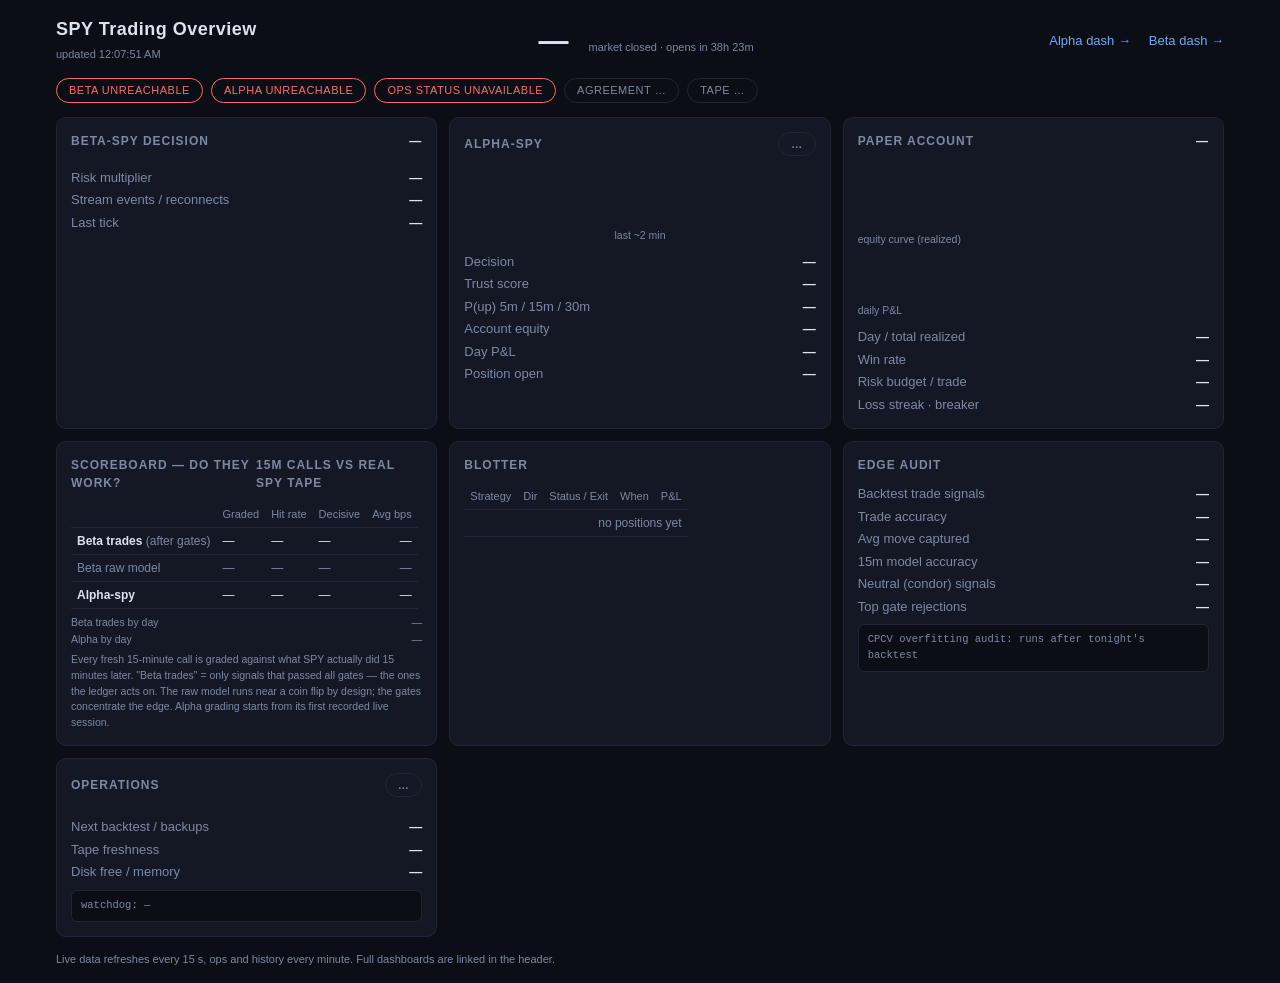
==== commit eb6f20f1: "Adopt high-conviction gate set from CPCV accuracy frontier All three horizons must agree at confiden" ====
--- a/config/overview-index.html
+++ b/config/overview-index.html
@@ -181,7 +181,7 @@
 const when=iso=>{if(!iso||iso==='unknown')return '—';const d=new Date(iso);return isNaN(d)?iso:d.toLocaleString(undefined,{weekday:'short',hour:'2-digit',minute:'2-digit'})};
 async function pull(url){const r=await fetch(url,{cache:'no-store'});if(!r.ok)throw new Error(url+' '+r.status);return r.json()}
 
-const GATE_NAMES={coverage:'coverage',covered_weight:'weight cover',directional_edge:'edge',multi_horizon:'horizons',breadth_confirmation:'breadth',flow_confirmation:'flow',spy_liquidity:'liquidity',session_window:'session'};
+const GATE_NAMES={coverage:'coverage',covered_weight:'weight cover',directional_edge:'edge',multi_horizon:'horizons',forecast_magnitude:'magnitude',breadth_confirmation:'breadth',flow_confirmation:'flow',spy_liquidity:'liquidity',session_window:'session'};
 
 function sessionInfo(){
   const now=new Date();
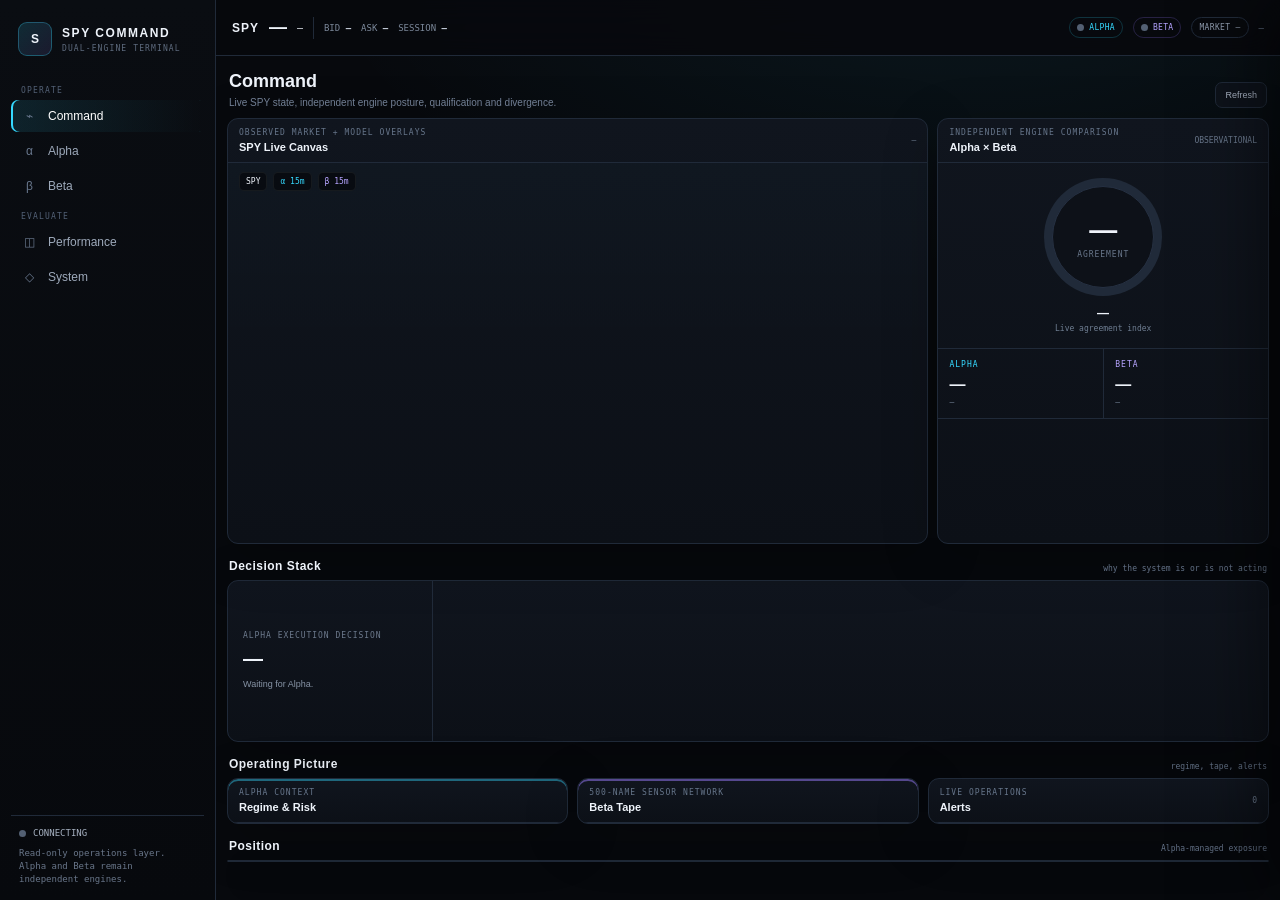
==== commit 0dc6caef: "Add releasable SPY Command dashboard" ====
--- a/config/overview-index.html
+++ b/config/overview-index.html
@@ -2,379 +2,50 @@
 <html lang="en">
 <head>
 <meta charset="utf-8">
-<meta name="viewport" content="width=device-width, initial-scale=1">
-<title>SPY Trading — Overview</title>
+<meta name="viewport" content="width=device-width,initial-scale=1,viewport-fit=cover">
+<meta name="theme-color" content="#07090d">
+<title>SPY Command</title>
 <style>
-  :root{--bg:#0b0e14;--card:#131824;--line:#1f2637;--text:#dbe2f0;--dim:#7d89a3;--pos:#3ecf8e;--neg:#ff6b6b;--warn:#ffb454;--blue:#6ea8fe}
-  *{box-sizing:border-box;margin:0;padding:0}
-  body{background:var(--bg);color:var(--text);font:14px/1.5 -apple-system,BlinkMacSystemFont,"Segoe UI",Roboto,sans-serif;padding:16px;max-width:1200px;margin:0 auto}
-  header{display:flex;justify-content:space-between;align-items:center;flex-wrap:wrap;gap:10px;margin-bottom:14px}
-  .brand h1{font-size:18px;letter-spacing:.5px}
-  .brand .updated{color:var(--dim);font-size:11px}
-  .spy{display:flex;align-items:baseline;gap:10px}
-  .spy .px{font-size:30px;font-weight:700;font-variant-numeric:tabular-nums}
-  .spy .chg{font-size:14px;font-weight:600}
-  .spy .sess{font-size:11px;color:var(--dim);text-align:right}
-  header nav a{color:var(--blue);text-decoration:none;margin-left:14px;font-size:13px}
-  .badges{display:flex;gap:8px;flex-wrap:wrap;margin-bottom:14px}
-  .badge{font-size:11px;padding:3px 12px;border-radius:99px;border:1px solid var(--line);letter-spacing:.5px;color:var(--dim)}
-  .badge.ok{color:var(--pos);border-color:var(--pos)}
-  .badge.bad{color:var(--neg);border-color:var(--neg)}
-  .badge.warn{color:var(--warn);border-color:var(--warn)}
-  .grid{display:grid;grid-template-columns:repeat(auto-fit,minmax(340px,1fr));gap:12px}
-  .card{background:var(--card);border:1px solid var(--line);border-radius:10px;padding:14px}
-  .card h2{font-size:12px;text-transform:uppercase;letter-spacing:1px;color:var(--dim);margin-bottom:10px;display:flex;justify-content:space-between;align-items:center}
-  .kv{display:grid;grid-template-columns:1fr auto;gap:3px 12px;font-size:13px}
-  .kv label{color:var(--dim)}
-  .kv b{font-weight:600;text-align:right;font-variant-numeric:tabular-nums}
-  .pos{color:var(--pos)} .neg{color:var(--neg)} .dim{color:var(--dim)} .warn{color:var(--warn)}
-  .gates{display:grid;grid-template-columns:repeat(auto-fill,minmax(128px,1fr));gap:5px;margin:8px 0}
-  .gate{display:flex;align-items:center;gap:6px;font-size:11px;color:var(--dim);background:var(--bg);border:1px solid var(--line);border-radius:6px;padding:4px 8px}
-  .dot{width:7px;height:7px;border-radius:99px;background:var(--neg);flex:none}
-  .dot.up{background:var(--pos)}
-  .dot.na{background:var(--dim)}
-  .fc{margin:4px 0}
-  .fc .lbl{display:flex;justify-content:space-between;font-size:11px;color:var(--dim)}
-  .bar{position:relative;height:8px;background:var(--bg);border:1px solid var(--line);border-radius:5px;overflow:hidden;margin-top:2px}
-  .bar .mid{position:absolute;left:50%;top:0;bottom:0;width:1px;background:var(--line)}
-  .bar .fill{position:absolute;top:0;bottom:0;border-radius:4px}
-  .services{display:grid;grid-template-columns:repeat(auto-fill,minmax(140px,1fr));gap:5px;margin-top:4px}
-  .svc{display:flex;align-items:center;gap:7px;font-size:11px;color:var(--dim);background:var(--bg);border:1px solid var(--line);border-radius:6px;padding:4px 8px}
-  pre{background:var(--bg);border:1px solid var(--line);border-radius:6px;padding:7px 9px;font-size:10.5px;color:var(--dim);overflow-x:auto;margin-top:8px;white-space:pre-wrap}
-  table{width:100%;border-collapse:collapse;font-size:12px;margin-top:6px;display:block;overflow-x:auto}
-  th,td{text-align:left;padding:4px 6px;border-bottom:1px solid var(--line);white-space:nowrap}
-  th{color:var(--dim);font-weight:500;font-size:11px}
-  td:last-child,th:last-child{text-align:right}
-  .wide{grid-column:1/-1}
-  svg{display:block;width:100%}
-  .chartlbl{font-size:10.5px;color:var(--dim);margin-top:2px;display:flex;justify-content:space-between}
-  .reason{font-size:12px;color:var(--warn);margin-top:4px}
-  footer{margin-top:14px;color:var(--dim);font-size:11px}
-  @media(max-width:640px){.spy .px{font-size:24px}}
+:root{color-scheme:dark;--bg:#07090d;--panel:#0d1118;--panel2:#111721;--line:#202a39;--line2:#2c394d;--ink:#eef3fa;--muted:#8592a6;--dim:#5e6b7e;--alpha:#35d9ff;--beta:#9c7cff;--pass:#2de0a5;--watch:#ffc65c;--fail:#ff5f78;--sidebar:216px;--r:11px}*{box-sizing:border-box}html,body{margin:0;min-height:100%;background:radial-gradient(1000px 480px at 75% -5%,rgba(53,217,255,.07),transparent 65%),var(--bg);color:var(--ink);font-family:Inter,-apple-system,BlinkMacSystemFont,"Segoe UI",sans-serif}body{font-size:12px}button,a{font:inherit}.mono,.num,td,.value{font-variant-numeric:tabular-nums lining-nums}.app{min-height:100vh}.side{position:fixed;z-index:30;inset:0 auto 0 0;width:var(--sidebar);padding:17px 11px 12px;background:linear-gradient(180deg,#0a0d12,#07090d);border-right:1px solid var(--line);display:flex;flex-direction:column}.brand{display:flex;align-items:center;gap:10px;padding:5px 7px 20px}.mark{width:34px;height:34px;border:1px solid rgba(53,217,255,.3);border-radius:9px;display:grid;place-items:center;background:linear-gradient(135deg,rgba(53,217,255,.15),rgba(156,124,255,.12));font-weight:900}.brand b{display:block;letter-spacing:.13em;font-size:12px}.brand small{display:block;color:var(--dim);font:8px monospace;letter-spacing:.14em;margin-top:4px}.nav-label{color:#526075;font:8px monospace;letter-spacing:.15em;text-transform:uppercase;padding:10px 10px 5px}.nav{display:grid;gap:3px}.nav button{border:0;background:transparent;color:#9da9ba;text-align:left;padding:9px 10px;border-radius:7px;cursor:pointer;display:flex;align-items:center;gap:10px}.nav button:hover{background:#10151e;color:#fff}.nav button.active{background:linear-gradient(90deg,rgba(53,217,255,.11),transparent);box-shadow:inset 2px 0 var(--alpha);color:#fff}.nav i{font-style:normal;width:17px;text-align:center;color:#69788e}.side-foot{margin-top:auto;border-top:1px solid var(--line);padding:11px 8px 2px;color:#69768a;font:9px/1.45 monospace}.statusline{display:flex;align-items:center;gap:7px;color:#a7b2c2;margin-bottom:7px}.dot{display:inline-block;width:7px;height:7px;border-radius:50%;background:#536073}.dot.ok{background:var(--pass);box-shadow:0 0 12px rgba(45,224,165,.45)}.dot.warn{background:var(--watch);box-shadow:0 0 12px rgba(255,198,92,.38)}.dot.bad{background:var(--fail);box-shadow:0 0 12px rgba(255,95,120,.4)}main{margin-left:var(--sidebar);min-height:100vh}.top{position:sticky;top:0;z-index:20;height:56px;border-bottom:1px solid var(--line);background:rgba(7,9,13,.88);backdrop-filter:blur(15px);display:flex;justify-content:space-between;align-items:center;padding:0 16px;gap:14px}.top-left,.top-right{display:flex;align-items:center;gap:10px}.ticker{font-weight:850;letter-spacing:.08em}.price{font-size:18px;font-weight:760}.move{font:10px monospace}.sep{width:1px;height:22px;background:var(--line)}.tiny{font:9px monospace;color:#7c899b}.tiny b{color:#cbd4e1}.pill{display:flex;align-items:center;gap:5px;border:1px solid var(--line);border-radius:999px;padding:5px 7px;color:#8e9bad;font:8px monospace;letter-spacing:.04em}.pill.alpha{color:var(--alpha);border-color:rgba(53,217,255,.2)}.pill.beta{color:#b5a4ff;border-color:rgba(156,124,255,.22)}.clock{font:9px monospace;color:#657388}.content{max-width:1900px;margin:auto;padding:11px}.view{display:none}.view.active{display:block}.page-head{display:flex;justify-content:space-between;align-items:end;gap:15px;margin:4px 2px 10px}.page-head h1{font-size:18px;margin:0}.page-head p{font-size:10px;color:#758399;margin:5px 0 0}.tools{display:flex;gap:6px}.btn{border:1px solid var(--line);background:#0e131b;color:#aab5c5;border-radius:7px;padding:7px 9px;text-decoration:none;cursor:pointer;font-size:9px}.btn:hover{border-color:#3a4a62;color:#fff}.btn.alpha{color:var(--alpha)}.btn.beta{color:#baaaff}.grid{display:grid;gap:9px}.g2{grid-template-columns:repeat(2,minmax(0,1fr))}.g3{grid-template-columns:repeat(3,minmax(0,1fr))}.hero{grid-template-columns:minmax(0,1.65fr) minmax(315px,.78fr)}.panel{background:linear-gradient(180deg,#10151e,#0c1017);border:1px solid var(--line);border-radius:var(--r);overflow:hidden;box-shadow:0 14px 55px rgba(0,0,0,.22);min-width:0}.panel.alpha-edge{box-shadow:inset 0 2px rgba(53,217,255,.42),0 14px 55px rgba(0,0,0,.22)}.panel.beta-edge{box-shadow:inset 0 2px rgba(156,124,255,.5),0 14px 55px rgba(0,0,0,.22)}.ph{min-height:44px;padding:9px 11px;border-bottom:1px solid var(--line);display:flex;align-items:center;justify-content:space-between;gap:10px}.kicker{color:#66758a;font:8px monospace;text-transform:uppercase;letter-spacing:.13em}.ph h2,.ph h3{font-size:11px;margin:4px 0 0}.pa{font:8px monospace;color:#68768a}.pb{padding:11px}.section{display:flex;align-items:flex-end;justify-content:space-between;margin:15px 2px 7px}.section b{font-size:12px;letter-spacing:.04em}.section span{color:#637186;font:8px monospace}.metrics{display:grid;grid-template-columns:repeat(4,minmax(0,1fr));gap:1px;background:var(--line)}.metric{background:#0d1118;padding:10px 11px;min-width:0}.label{color:#68768b;font:8px monospace;text-transform:uppercase;letter-spacing:.1em;white-space:nowrap}.value{font-size:17px;font-weight:740;margin-top:5px;white-space:nowrap;overflow:hidden;text-overflow:ellipsis}.hint{color:#6f7e92;font:8px monospace;margin-top:4px;white-space:nowrap;overflow:hidden;text-overflow:ellipsis}.pos{color:var(--pass)!important}.neg{color:var(--fail)!important}.watch{color:var(--watch)!important}.ac{color:var(--alpha)!important}.bc{color:#b6a4ff!important}.muted{color:var(--muted)!important}.chart{height:380px;position:relative;background:linear-gradient(180deg,rgba(53,217,255,.015),transparent 50%)}canvas{width:100%;height:100%;display:block}.legend{position:absolute;left:11px;top:9px;display:flex;gap:6px;pointer-events:none}.legend span{padding:4px 6px;background:rgba(6,8,12,.75);border:1px solid rgba(255,255,255,.06);border-radius:5px;font:8px monospace}.consensus{height:100%}.scorebox{text-align:center;padding:15px;border-bottom:1px solid var(--line)}.ring{width:118px;height:118px;margin:0 auto 10px;border-radius:50%;display:grid;place-items:center;position:relative;background:conic-gradient(var(--pass) 0deg,#202a39 0deg)}.ring:after{content:"";position:absolute;inset:8px;border-radius:50%;background:#0d1118;border:1px solid #263143}.ring div{z-index:1}.ring b{display:block;font-size:28px}.ring small{font:8px monospace;color:#69778b;letter-spacing:.12em}.state{font-size:12px;font-weight:780;letter-spacing:.04em}.duo{display:grid;grid-template-columns:1fr 1fr;border-bottom:1px solid var(--line)}.engine{padding:11px}.engine+.engine{border-left:1px solid var(--line)}.ename{font:8px monospace;letter-spacing:.13em}.edir{font-size:16px;font-weight:760;margin-top:7px}.emeta{font:8px monospace;color:#6e7d91;margin-top:4px}.compare{padding:7px 11px}.crow{display:grid;grid-template-columns:42px 1fr 1fr 46px;gap:7px;padding:7px 0;border-bottom:1px solid rgba(32,42,57,.72);font:8px monospace;align-items:center}.crow:last-child{border:0}.match{border:1px solid var(--line);border-radius:4px;padding:3px;text-align:center;color:#69778a}.match.y{color:var(--pass);border-color:rgba(45,224,165,.2)}.match.n{color:var(--fail);border-color:rgba(255,95,120,.2)}.decision{display:grid;grid-template-columns:205px 1fr;min-height:160px}.dmain{padding:15px;border-right:1px solid var(--line);display:flex;justify-content:center;flex-direction:column}.dmain small{font:8px monospace;color:#6d7a8d;letter-spacing:.12em}.daction{font-size:20px;font-weight:800;margin-top:7px}.dreason{font-size:9px;line-height:1.5;color:#8794a6;margin-top:8px}.gates{display:grid;grid-template-columns:repeat(4,minmax(0,1fr));gap:6px;padding:11px}.gate{border:1px solid var(--line);border-radius:7px;padding:8px;background:#0a0e14;min-height:53px}.gate.pass{border-color:rgba(45,224,165,.18);background:rgba(45,224,165,.025)}.gate.fail{border-color:rgba(255,95,120,.22);background:rgba(255,95,120,.03)}.gate b{font-size:9px;text-transform:capitalize;display:flex;gap:6px;align-items:center}.gate i{width:6px;height:6px;border-radius:50%;background:#59667a}.gate.pass i{background:var(--pass)}.gate.fail i{background:var(--fail)}.gate small{display:block;color:#69778a;font:8px/1.35 monospace;margin-top:5px}.feed{max-height:235px;overflow:auto}.alert{display:grid;grid-template-columns:7px 1fr auto;gap:8px;padding:9px 11px;border-bottom:1px solid var(--line)}.alert:last-child{border:0}.alert i{width:6px;height:6px;border-radius:50%;background:var(--alpha);margin-top:4px}.alert.warning i{background:var(--watch)}.alert.critical i{background:var(--fail)}.alert b{font-size:9px}.alert p{font-size:8px;line-height:1.4;color:#78869a;margin:3px 0 0}.alert time{font:8px monospace;color:#59677a}.empty{padding:20px;text-align:center;color:#667489;font:9px/1.5 monospace}.forecasts{display:grid;grid-template-columns:repeat(auto-fit,minmax(126px,1fr));gap:6px}.fc{border:1px solid var(--line);border-radius:8px;padding:9px;background:#0a0e14}.fctop{display:flex;justify-content:space-between;color:#68768a;font:8px monospace}.fcdir{font-size:14px;font-weight:760;margin:8px 0 6px}.meter{height:5px;background:#1b2432;border-radius:999px;overflow:hidden}.meter i{display:block;height:100%;background:var(--alpha);border-radius:999px}.meter.beta i{background:var(--beta)}.fcfoot{display:flex;justify-content:space-between;color:#6f7e91;font:8px monospace;margin-top:6px}.regimes{display:grid;grid-template-columns:repeat(4,1fr);gap:1px;background:var(--line)}.regime{background:#0d1118;padding:11px}.regime small{color:#617086;font:8px monospace;text-transform:uppercase}.regime b{display:block;margin-top:5px;font-size:11px}.regime p{font-size:8px;line-height:1.4;color:#748298;margin:5px 0 0}.tablewrap{overflow:auto}.table{border-collapse:collapse;width:100%;font-size:9px}.table th{background:#0d1118;color:#617086;font:8px monospace;text-transform:uppercase;letter-spacing:.09em;text-align:left;padding:8px 9px;border-bottom:1px solid var(--line);white-space:nowrap}.table td{padding:8px 9px;border-bottom:1px solid rgba(32,42,57,.7);color:#aab5c4;white-space:nowrap}.table tr:last-child td{border:0}.strategy{color:#edf3fb!important;font-weight:650}.chip{display:inline-block;border:1px solid var(--line);border-radius:4px;padding:3px 5px;font:8px monospace}.heat{display:grid;grid-template-columns:repeat(25,minmax(11px,1fr));gap:2px}.cell{border:0;border-radius:2px;aspect-ratio:1;background:#1b2431;cursor:pointer;min-width:0}.cell:hover{outline:1px solid #fff;z-index:2}.heatlegend{display:flex;gap:10px;color:#68768b;font:8px monospace}.heatlegend span{display:flex;align-items:center;gap:5px}.heatlegend i{width:11px;height:6px;border-radius:2px}.barrow{display:grid;grid-template-columns:100px 1fr 52px;gap:7px;align-items:center;padding:6px 0}.barrow label{font-size:8px;color:#8491a4;overflow:hidden;text-overflow:ellipsis;white-space:nowrap}.barrow b{font:8px monospace;text-align:right}.servicegrid{display:grid;grid-template-columns:repeat(auto-fit,minmax(185px,1fr));gap:7px}.service{border:1px solid var(--line);background:#0a0e14;border-radius:8px;padding:9px}.servtop{display:flex;justify-content:space-between;align-items:center}.service b{font-size:9px}.service small{display:block;color:#67758a;font:8px/1.4 monospace;margin-top:6px}.kv{display:grid;grid-template-columns:1fr auto;gap:8px;padding:8px 0;border-bottom:1px solid var(--line);font-size:8px}.kv:last-child{border:0}.kv span{color:#78869a}.kv b{font-family:monospace;max-width:300px;overflow:hidden;text-overflow:ellipsis}.drawer{position:fixed;z-index:60;inset:0 0 0 auto;width:min(420px,94vw);background:#0a0e14;border-left:1px solid var(--line);box-shadow:-20px 0 70px #0008;transform:translateX(102%);transition:.18s;display:flex;flex-direction:column}.drawer.open{transform:none}.drawhead{padding:15px;border-bottom:1px solid var(--line);display:flex;justify-content:space-between}.drawbody{padding:13px;overflow:auto}.close{border:0;background:transparent;color:#8492a5;font-size:19px;cursor:pointer}
+@media(max-width:1250px){.hero{grid-template-columns:1fr}.gates{grid-template-columns:repeat(3,1fr)}.heat{grid-template-columns:repeat(20,1fr)}}@media(max-width:900px){:root{--sidebar:0}.side{display:none}main{margin:0}.top{padding:0 9px}.top .tiny,.top .sep,.top-right .pill{display:none}.content{padding:8px}.g2,.g3{grid-template-columns:1fr}.metrics{grid-template-columns:repeat(2,1fr)}.decision{grid-template-columns:1fr}.dmain{border-right:0;border-bottom:1px solid var(--line)}.gates{grid-template-columns:repeat(2,1fr)}.regimes{grid-template-columns:repeat(2,1fr)}.heat{grid-template-columns:repeat(16,1fr)}.chart{height:320px}}@media(max-width:540px){.gates{grid-template-columns:1fr}.duo{grid-template-columns:1fr}.engine+.engine{border-left:0;border-top:1px solid var(--line)}.crow{grid-template-columns:40px 1fr 1fr}.crow .match{display:none}.heat{grid-template-columns:repeat(12,1fr)}.chart{height:275px}.page-head{align-items:start}.page-head p{max-width:240px}}
 </style>
 </head>
 <body>
-<header>
-  <div class="brand">
-    <h1>SPY Trading Overview</h1>
-    <span class="updated" id="updated">loading…</span>
-  </div>
-  <div class="spy">
-    <span class="px" id="spyPx">—</span>
-    <span class="chg" id="spyChg"></span>
-    <span class="sess" id="sessInfo">—</span>
-  </div>
-  <nav>
-    <a href="#" id="alphaLink" target="_blank">Alpha dash →</a>
-    <a href="#" id="betaLink" target="_blank">Beta dash →</a>
-  </nav>
-</header>
+<div class="app">
+<aside class="side"><div class="brand"><div class="mark">S</div><div><b>SPY COMMAND</b><small>DUAL-ENGINE TERMINAL</small></div></div><div class="nav-label">Operate</div><nav class="nav"><button class="active" data-view="command"><i>⌁</i>Command</button><button data-view="alpha"><i>α</i>Alpha</button><button data-view="beta"><i>β</i>Beta</button></nav><div class="nav-label">Evaluate</div><nav class="nav"><button data-view="performance"><i>◫</i>Performance</button><button data-view="system"><i>◇</i>System</button></nav><div class="side-foot"><div class="statusline"><i id="sideDot" class="dot"></i><span id="sideStatus">CONNECTING</span></div>Read-only operations layer. Alpha and Beta remain independent engines.</div></aside>
+<main><header class="top"><div class="top-left"><span class="ticker">SPY</span><span id="topPrice" class="price">—</span><span id="topMove" class="move">—</span><span class="sep"></span><span class="tiny">BID <b id="topBid">—</b></span><span class="tiny">ASK <b id="topAsk">—</b></span><span class="tiny">SESSION <b id="topSession">—</b></span></div><div class="top-right"><span class="pill alpha"><i id="alphaDot" class="dot"></i>ALPHA</span><span class="pill beta"><i id="betaDot" class="dot"></i>BETA</span><span id="marketPill" class="pill">MARKET —</span><span id="clock" class="clock">—</span></div></header>
+<div class="content">
+<section id="command" class="view active"><div class="page-head"><div><h1>Command</h1><p>Live SPY state, independent engine posture, qualification and divergence.</p></div><div class="tools"><button id="refresh" class="btn">Refresh</button></div></div><div class="grid hero"><article class="panel"><div class="ph"><div><div class="kicker">Observed market + model overlays</div><h2>SPY Live Canvas</h2></div><span id="chartInfo" class="pa">—</span></div><div class="chart"><canvas id="chart"></canvas><div class="legend"><span>SPY</span><span class="ac">α 15m</span><span class="bc">β 15m</span></div></div></article><article class="panel consensus"><div class="ph"><div><div class="kicker">Independent engine comparison</div><h2>Alpha × Beta</h2></div><span class="pa">OBSERVATIONAL</span></div><div class="scorebox"><div id="ring" class="ring"><div><b id="score">—</b><small>AGREEMENT</small></div></div><div id="cstate" class="state">—</div><div id="cmethod" class="hint">Live agreement index</div></div><div class="duo"><div class="engine"><div class="ename ac">ALPHA</div><div id="adir" class="edir">—</div><div id="ameta" class="emeta">—</div></div><div class="engine"><div class="ename bc">BETA</div><div id="bdir" class="edir">—</div><div id="bmeta" class="emeta">—</div></div></div><div id="comparison" class="compare"></div></article></div>
+<div class="section"><b>Decision Stack</b><span>why the system is or is not acting</span></div><article class="panel"><div class="decision"><div class="dmain"><small>ALPHA EXECUTION DECISION</small><div id="daction" class="daction">—</div><div id="dreason" class="dreason">Waiting for Alpha.</div></div><div id="commandGates" class="gates"></div></div></article>
+<div class="section"><b>Operating Picture</b><span>regime, tape, alerts</span></div><div class="grid g3"><article class="panel alpha-edge"><div class="ph"><div><div class="kicker">Alpha context</div><h3>Regime & Risk</h3></div></div><div id="alphaQuick" class="metrics"></div></article><article class="panel beta-edge"><div class="ph"><div><div class="kicker">500-name sensor network</div><h3>Beta Tape</h3></div></div><div id="betaQuick" class="metrics"></div></article><article class="panel"><div class="ph"><div><div class="kicker">Live operations</div><h3>Alerts</h3></div><span id="alertCount" class="pa">0</span></div><div id="alerts" class="feed"></div></article></div>
+<div class="section"><b>Position</b><span>Alpha-managed exposure</span></div><article class="panel"><div id="position"></div></article></section>
 
-<div class="badges">
-  <span class="badge" id="betaBadge">BETA …</span>
-  <span class="badge" id="alphaBadge">ALPHA …</span>
-  <span class="badge" id="opsBadge">OPS …</span>
-  <span class="badge" id="agreeBadge">AGREEMENT …</span>
-  <span class="badge" id="tapeBadge">TAPE …</span>
-</div>
+<section id="alpha" class="view"><div class="page-head"><div><h1>Alpha</h1><p>Probabilistic forecast, regime hierarchy, option candidates, gates and audit.</p></div><a id="openAlpha" class="btn alpha" target="_blank" rel="noopener">Open full Alpha ↗</a></div><article class="panel"><div id="alphaHero" class="metrics"></div></article><div class="section"><b>Forecast Term Structure</b><span>physical distribution by horizon</span></div><article class="panel"><div class="pb"><div id="alphaForecasts" class="forecasts"></div></div></article><div class="section"><b>Regime Hierarchy</b><span>micro → structural</span></div><article class="panel"><div id="regimes" class="regimes"></div></article><div class="section"><b>Entry Gates</b><span>fail closed</span></div><article class="panel"><div id="alphaGates" class="gates"></div></article><div class="section"><b>Candidate Book</b><span>ranked option expressions</span></div><article class="panel"><div class="tablewrap"><table class="table"><thead><tr><th>Strategy</th><th>Status</th><th>Score</th><th>EV</th><th>POP</th><th>Max Loss</th><th>Q Edge</th><th>Stress EV</th></tr></thead><tbody id="candidates"></tbody></table></div></article><div class="section"><b>Validation & Services</b><span>quality + operational health</span></div><div class="grid g2"><article class="panel"><div id="alphaAudit" class="metrics"></div></article><article class="panel"><div class="ph"><div><div class="kicker">Alpha engine</div><h3>Services</h3></div></div><div class="pb"><div id="alphaServices" class="servicegrid"></div></div></article></div></section>
 
-<div class="grid">
-  <section class="card">
-    <h2>Beta-spy Decision <span id="betaAction" style="color:var(--text)">—</span></h2>
-    <div class="reason" id="betaReason"></div>
-    <div class="gates" id="betaGatesGrid"></div>
-    <div id="betaForecasts"></div>
-    <div class="kv" style="margin-top:8px">
-      <label>Risk multiplier</label><b id="betaRiskMult">—</b>
-      <label>Stream events / reconnects</label><b id="betaStream">—</b>
-      <label>Last tick</label><b id="betaLastTick">—</b>
-    </div>
-  </section>
+<section id="beta" class="view"><div class="page-head"><div><h1>Beta</h1><p>Constituent sensor matrix, breadth, flow, sectors and causal SPY forecasts.</p></div><a id="openBeta" class="btn beta" target="_blank" rel="noopener">Open full Beta ↗</a></div><article class="panel"><div id="betaHero" class="metrics"></div></article><div class="section"><b>Forecast Stack</b><span>5 / 15 / 30 minute outcomes</span></div><article class="panel"><div class="pb"><div id="betaForecasts" class="forecasts"></div></div></article><div class="section"><b>S&P 500 Sensor Matrix</b><span id="heatInfo">constituent state</span></div><article class="panel"><div class="ph"><div class="heatlegend"><span><i style="background:#ff5f7899"></i>bearish</span><span><i style="background:#263143"></i>neutral</span><span><i style="background:#2de0a599"></i>bullish</span></div><span class="pa">CLICK CELL</span></div><div class="pb"><div id="heat" class="heat"></div></div></article><div class="section"><b>Sector Tape</b><span>participation and pressure</span></div><div class="grid g2"><article class="panel"><div id="sectorBars" class="pb"></div></article><article class="panel"><div class="tablewrap"><table class="table"><thead><tr><th>Sector</th><th>Names</th><th>Weight</th><th>Trend</th><th>Momentum</th><th>Flow</th><th>Participation</th></tr></thead><tbody id="sectors"></tbody></table></div></article></div><div class="section"><b>Decision Gates</b><span>NO_TRADE is normal</span></div><article class="panel"><div id="betaGates" class="gates"></div></article></section>
 
-  <section class="card">
-    <h2>Alpha-spy <span class="badge" id="alphaHealth">…</span></h2>
-    <svg id="alphaSpark" viewBox="0 0 300 60" preserveAspectRatio="none" height="60"></svg>
-    <div class="chartlbl"><span id="sparkLow"></span><span>last ~2 min</span><span id="sparkHigh"></span></div>
-    <div class="kv" style="margin-top:8px">
-      <label>Decision</label><b id="alphaAction">—</b>
-      <label>Trust score</label><b id="alphaTrust">—</b>
-      <label>P(up) 5m / 15m / 30m</label><b id="alphaProbs">—</b>
-      <label>Account equity</label><b id="alphaEquity">—</b>
-      <label>Day P&amp;L</label><b id="alphaDayPnl">—</b>
-      <label>Position open</label><b id="alphaPosition">—</b>
-    </div>
-  </section>
+<section id="performance" class="view"><div class="page-head"><div><h1>Performance</h1><p>Forecast quality stays separate from trade outcomes; consensus is not promoted without validation.</p></div></div><div class="section"><b>Alpha Forecast Audit</b><span>live audit</span></div><article class="panel"><div id="perfAlpha" class="metrics"></div></article><div class="section"><b>Beta Causal Backtest</b><span id="reportPath">latest report</span></div><article class="panel"><div class="tablewrap"><table class="table"><thead><tr><th>Horizon</th><th>Obs</th><th>Ready</th><th>Accuracy</th><th>Ready Accuracy</th><th>Brier</th><th>Ready Brier</th><th>Return MAE</th></tr></thead><tbody id="perfBeta"></tbody></table></div></article><div class="section"><b>Beta Decision Layer</b><span>qualified signal quality</span></div><article class="panel"><div id="decisionPerf" class="metrics"></div></article><div class="section"><b>Current Cross-Engine Read</b><span>descriptive, not yet a historical strategy</span></div><article class="panel"><div id="consensusPerf" class="metrics"></div></article></section>
 
-  <section class="card">
-    <h2>Paper Account <span id="ledgerEquityHead" style="color:var(--text)">—</span></h2>
-    <svg id="equityCurve" viewBox="0 0 300 70" preserveAspectRatio="none" height="70"></svg>
-    <div class="chartlbl"><span>equity curve (realized)</span><span id="curveRange"></span></div>
-    <svg id="dailyBars" viewBox="0 0 300 46" preserveAspectRatio="none" height="46" style="margin-top:8px"></svg>
-    <div class="chartlbl"><span>daily P&amp;L</span><span id="dailyRange"></span></div>
-    <div class="kv" style="margin-top:8px">
-      <label>Day / total realized</label><b id="ledgerPnls">—</b>
-      <label>Win rate</label><b id="ledgerWinRate">—</b>
-      <label>Risk budget / trade</label><b id="ledgerBudget">—</b>
-      <label>Loss streak · breaker</label><b id="ledgerRisk">—</b>
-    </div>
-  </section>
-
-  <section class="card">
-    <h2>Scoreboard — do they work? <span class="dim">15m calls vs real SPY tape</span></h2>
-    <table>
-      <thead><tr><th></th><th>Graded</th><th>Hit rate</th><th>Decisive</th><th>Avg bps</th></tr></thead>
-      <tbody>
-        <tr><td><b>Beta trades</b> <span class="dim">(after gates)</span></td><td id="sbGatedN">—</td><td id="sbGatedAcc">—</td><td id="sbGatedDec">—</td><td id="sbGatedBps">—</td></tr>
-        <tr class="dim"><td>Beta raw model</td><td id="sbBetaN">—</td><td id="sbBetaAcc">—</td><td id="sbBetaDec">—</td><td id="sbBetaBps">—</td></tr>
-        <tr><td><b>Alpha-spy</b></td><td id="sbAlphaN">—</td><td id="sbAlphaAcc">—</td><td id="sbAlphaDec">—</td><td id="sbAlphaBps">—</td></tr>
-      </tbody>
-    </table>
-    <div class="chartlbl" style="margin-top:6px"><span>Beta trades by day</span><span id="sbGatedDays" style="text-align:right">—</span></div>
-    <div class="chartlbl"><span>Alpha by day</span><span id="sbAlphaDays" style="text-align:right">—</span></div>
-    <div class="chartlbl" style="margin-top:4px"><span class="dim">Every fresh 15-minute call is graded against what SPY actually did 15 minutes later. "Beta trades" = only signals that passed all gates — the ones the ledger acts on. The raw model runs near a coin flip by design; the gates concentrate the edge. Alpha grading starts from its first recorded live session.</span></div>
-  </section>
-
-  <section class="card">
-    <h2>Blotter <span class="dim" id="blotterCount"></span></h2>
-    <table>
-      <thead><tr><th>Strategy</th><th>Dir</th><th>Status / Exit</th><th>When</th><th>P&amp;L</th></tr></thead>
-      <tbody id="blotterRows"><tr><td colspan="5" class="dim">no positions yet</td></tr></tbody>
-    </table>
-  </section>
-
-  <section class="card">
-    <h2>Edge Audit <span class="dim" id="auditWhen"></span></h2>
-    <div class="kv">
-      <label>Backtest trade signals</label><b id="btSignals">—</b>
-      <label>Trade accuracy</label><b id="btAccuracy">—</b>
-      <label>Avg move captured</label><b id="btAvgBps">—</b>
-      <label>15m model accuracy</label><b id="btModel15">—</b>
-      <label>Neutral (condor) signals</label><b id="btNeutral">—</b>
-      <label>Top gate rejections</label><b id="btGates">—</b>
-    </div>
-    <pre id="cpcv">CPCV overfitting audit: runs after tonight's backtest</pre>
-  </section>
-
-  <section class="card">
-    <h2>Operations <span class="badge" id="opsBadge2">…</span></h2>
-    <div class="services" id="services"></div>
-    <div class="kv" style="margin-top:10px">
-      <label>Next backtest / backups</label><b id="nextTimers">—</b>
-      <label>Tape freshness</label><b id="tapeFresh">—</b>
-      <label>Disk free / memory</label><b id="sysRes">—</b>
-    </div>
-    <pre id="watchdog">watchdog: —</pre>
-  </section>
-</div>
-
-<footer>Live data refreshes every 15 s, ops and history every minute. Full dashboards are linked in the header.</footer>
-
+<section id="system" class="view"><div class="page-head"><div><h1>System</h1><p>Service health, endpoint latency, source freshness, disk and host posture.</p></div></div><div class="section"><b>Services</b><span>systemd + APIs</span></div><article class="panel"><div class="pb"><div id="services" class="servicegrid"></div></div></article><div class="section"><b>Data Sources</b><span>overview inputs</span></div><div class="grid g2"><article class="panel"><div class="ph"><div><div class="kicker">Engine API</div><h3>Alpha Endpoint</h3></div></div><div id="alphaEndpoint" class="pb"></div></article><article class="panel"><div class="ph"><div><div class="kicker">Engine API</div><h3>Beta Endpoint</h3></div></div><div id="betaEndpoint" class="pb"></div></article></div><div class="section"><b>Host</b><span>resource posture</span></div><article class="panel"><div id="host" class="metrics"></div></article></section>
+</div></main></div>
+<aside id="drawer" class="drawer" aria-hidden="true"><div class="drawhead"><div><div class="kicker">Beta constituent sensor</div><h2 id="drawTitle" style="margin:5px 0 0;font-size:16px">—</h2></div><button id="close" class="close">×</button></div><div id="drawBody" class="drawbody"></div></aside>
 <script>
-const $=id=>document.getElementById(id);
-$('alphaLink').href=location.protocol+'//'+location.hostname+':8081/';
-$('betaLink').href=location.protocol+'//'+location.hostname+':8082/';
-const money=v=>(v==null||isNaN(v))?'—':(v<0?'-$':'$')+Math.abs(v).toFixed(2);
-const pct=v=>(v==null||isNaN(v))?'—':(v*100).toFixed(1)+'%';
-const tone=(el,v)=>{el.classList.remove('pos','neg');if(v>0)el.classList.add('pos');if(v<0)el.classList.add('neg')};
-const badge=(el,label,ok)=>{el.textContent=label;el.className='badge '+(ok===true?'ok':ok===false?'bad':'warn')};
-const ago=iso=>{if(!iso)return '—';const s=(Date.now()-new Date(iso))/1000;return s<90?Math.round(s)+'s ago':s<5400?Math.round(s/60)+'m ago':Math.round(s/3600)+'h ago'};
-const when=iso=>{if(!iso||iso==='unknown')return '—';const d=new Date(iso);return isNaN(d)?iso:d.toLocaleString(undefined,{weekday:'short',hour:'2-digit',minute:'2-digit'})};
-async function pull(url){const r=await fetch(url,{cache:'no-store'});if(!r.ok)throw new Error(url+' '+r.status);return r.json()}
-
-const GATE_NAMES={coverage:'coverage',covered_weight:'weight cover',directional_edge:'edge',multi_horizon:'horizons',forecast_magnitude:'magnitude',breadth_confirmation:'breadth',flow_confirmation:'flow',spy_liquidity:'liquidity',session_window:'session'};
-
-function sessionInfo(){
-  const now=new Date();
-  const et=new Date(now.toLocaleString('en-US',{timeZone:'America/New_York'}));
-  const dow=et.getDay(),mins=et.getHours()*60+et.getMinutes();
-  const open=9*60+30,close=16*60;
-  const fmt=m=>{const h=Math.floor(m/60),r=m%60;return (h?h+'h ':'')+r+'m'};
-  if(dow>=1&&dow<=5&&mins>=open&&mins<close)return {open:true,text:'market OPEN · closes in '+fmt(close-mins)};
-  let d=0,target=open;
-  if(dow===0)d=1;else if(dow===6)d=2;else if(mins>=close)d=(dow===5)?3:1;
-  const until=d*1440+(d?target+1440-mins-1440:target-mins);
-  return {open:false,text:'market closed · opens in '+fmt(Math.max(until,0))};
-}
-
-function sparkline(el,values,color){
-  if(!values||values.length<2){el.innerHTML='';return}
-  const lo=Math.min(...values),hi=Math.max(...values),flat=hi-lo===0,span=(hi-lo)||1;
-  const W=300,H=el.viewBox.baseVal.height;
-  // A perfectly flat series (weekend tape) renders centered, not at the edge.
-  const y=v=>flat?H/2:H-4-((v-lo)/span)*(H-8);
-  const pts=values.map((v,i)=>`${(i/(values.length-1))*W},${y(v)}`).join(' ');
-  el.innerHTML=`<polyline points="${pts}" fill="none" stroke="${color}" stroke-width="1.6"/>`;
-  return {lo,hi};
-}
-
-function bars(el,values){
-  if(!values||!values.length){el.innerHTML='';return}
-  const H=el.viewBox.baseVal.height,W=300,mid=H/2;
-  const max=Math.max(...values.map(v=>Math.abs(v)))||1;
-  const bw=Math.min(W/values.length-2,26);
-  el.innerHTML=values.map((v,i)=>{
-    const h=Math.abs(v)/max*(mid-3);
-    const x=i*(W/values.length)+1;
-    const y=v>=0?mid-h:mid;
-    const c=v>=0?'var(--pos)':'var(--neg)';
-    return `<rect x="${x}" y="${y}" width="${bw}" height="${Math.max(h,1)}" fill="${c}" rx="1"/>`;
-  }).join('')+`<line x1="0" y1="${mid}" x2="${W}" y2="${mid}" stroke="var(--line)" stroke-width="1"/>`;
-}
-
-let betaDir=null,alphaDir=null;
-
-async function refreshBeta(){
-  try{
-    const s=await pull('/api/beta/state');
-    badge($('betaBadge'),'BETA '+(s.status||'?'),s.status==='LIVE');
-    const d=(s.snapshot||{}).decision;
-    if(d){
-      $('betaAction').textContent=d.action+(d.direction&&d.direction!=='NONE'?' · '+d.direction:'');
-      $('betaAction').className=d.action.startsWith('TRADE')?'pos':'dim';
-      betaDir=d.direction;
-      $('betaReason').textContent=(d.reasons||[])[0]||'';
-      $('betaGatesGrid').innerHTML=Object.entries(d.gates||{}).map(([k,v])=>
-        `<span class="gate"><span class="dot ${v?'up':''}"></span>${GATE_NAMES[k]||k}</span>`).join('');
-      $('betaRiskMult').textContent=(d.risk_multiplier??1).toFixed(2)+'×';
-    }else{
-      $('betaAction').textContent='no snapshot (tape quiet)';$('betaAction').className='dim';
-      $('betaReason').textContent='';betaDir=null;
-    }
-    const fc=((s.snapshot||{}).forecasts)||[];
-    $('betaForecasts').innerHTML=fc.map(f=>{
-      const p=f.probability_up??0.5;
-      const color=p>=0.5?'var(--pos)':'var(--neg)';
-      const from=p>=0.5?50:(p*100);
-      const width=Math.abs(p-0.5)*100;
-      return `<div class="fc"><div class="lbl"><span>${f.horizon_minutes}m — P(up) ${pct(p)}</span><span>conf ${pct(f.confidence)}${f.model_ready?'':' · warming'}</span></div>
-        <div class="bar"><span class="mid"></span><span class="fill" style="left:${Math.min(from,50)}%;width:${width}%;background:${color}"></span></div></div>`;
-    }).join('');
-    const st=s.stream||{};
-    $('betaStream').textContent=`${st.events??'—'} / ${st.reconnects??'—'}`;
-    $('betaLastTick').textContent=ago(st.last_event_at);
-    const l=s.ledger;
-    if(l){
-      $('ledgerEquityHead').textContent=money(l.equity);
-      const day=$('ledgerPnls');day.textContent=`${money(l.day_realized_pnl_dollars)} / ${money(l.realized_pnl_dollars)}`;tone(day,(l.day_realized_pnl_dollars||0)+(l.realized_pnl_dollars||0));
-      $('ledgerWinRate').textContent=l.closed_count?`${pct(l.win_rate)} of ${l.closed_count}`:'no closed trades yet';
-      $('ledgerBudget').textContent=money(l.risk_budget_dollars);
-      const risk=$('ledgerRisk');
-      risk.textContent=`${l.loss_streak||0} · ${l.breaker_tripped?'TRIPPED':'armed at -'+money(l.daily_loss_limit_dollars)}`;
-      tone(risk,l.breaker_tripped?-1:0);
-      const open=(l.open_positions||[]).map(p=>({s:p.strategy,d:p.direction,x:p.status+'×'+p.contracts,w:p.opened_at,v:p.unrealized_pnl_dollars}));
-      const closed=(l.recent_closed||[]).map(p=>({s:p.strategy,d:p.direction,x:p.exit_reason||'CLOSED',w:p.closed_at,v:p.realized_pnl_dollars,dim:1}));
-      const rows=open.concat(closed);
-      $('blotterCount').textContent=`${l.open_count||0} open · ${l.closed_count||0} closed`;
-      $('blotterRows').innerHTML=rows.length?rows.map(r=>
-        `<tr${r.dim?' class="dim"':''}><td>${r.s}</td><td>${r.d}</td><td>${r.x}</td><td>${(r.w||'').slice(5,16).replace('T',' ')}</td><td class="${(r.v||0)>=0?'pos':'neg'}">${money(r.v)}</td></tr>`).join('')
-        :'<tr><td colspan="5" class="dim">no positions yet</td></tr>';
-    }
-    const a=s.alpha_signal;
-    if(a&&a.horizons&&a.horizons['15m']){
-      alphaDir=a.horizons['15m'].probability_up>0.52?'BULLISH':a.horizons['15m'].probability_up<0.48?'BEARISH':'NEUTRAL';
-    }
-    updateAgreement();
-  }catch(e){badge($('betaBadge'),'BETA UNREACHABLE',false)}
-}
-
-function updateAgreement(){
-  const el=$('agreeBadge');
-  if(!betaDir||betaDir==='NONE'){badge(el,'AGREEMENT — beta flat',null);return}
-  if(!alphaDir){badge(el,'AGREEMENT — no alpha read',null);return}
-  if(betaDir===alphaDir)badge(el,'SYSTEMS AGREE · '+betaDir,true);
-  else badge(el,'SYSTEMS SPLIT · β '+betaDir+' / α '+alphaDir,false);
-}
-
-async function refreshAlpha(){
-  try{
-    const s=await pull('/api/alpha/v1/state');
-    const health=((s.health||{}).state||'?');
-    badge($('alphaBadge'),'ALPHA '+health,health==='GREEN'?true:health==='RED'?false:null);
-    badge($('alphaHealth'),health,health==='GREEN'?true:health==='RED'?false:null);
-    const m=s.market||{};
-    if(m.bid&&m.ask){
-      $('spyPx').textContent='$'+((m.bid+m.ask)/2).toFixed(2);
-      const chg=$('spyChg');chg.textContent=(m.change_pct>0?'+':'')+((m.change_pct??0)).toFixed(2)+'%';tone(chg,m.change_pct);
-    }
-    const series=(s.price_series||[]).map(p=>p.price);
-    const range=sparkline($('alphaSpark'),series,'var(--blue)');
-    if(range){$('sparkLow').textContent='$'+range.lo.toFixed(2);$('sparkHigh').textContent='$'+range.hi.toFixed(2)}
-    $('alphaAction').textContent=((s.decision||{}).action)||'—';
-    $('alphaTrust').textContent=((s.health||{}).trust_score??'—');
-    const fh=s.forecast_horizons||{};
-    $('alphaProbs').textContent=['5m','15m','30m'].map(h=>fh[h]?(fh[h].probability_up*100).toFixed(0)+'%':'—').join(' / ');
-    const a=s.account||{};
-    $('alphaEquity').textContent=money(a.equity);
-    const adp=$('alphaDayPnl');adp.textContent=money(a.daily_pnl);tone(adp,a.daily_pnl);
-    $('alphaPosition').textContent=((s.position||{}).open)?'YES':'no';
-  }catch(e){badge($('alphaBadge'),'ALPHA UNREACHABLE',false)}
-}
-
-async function refreshOps(){
-  try{
-    const s=await pull('/status.json');
-    badge($('opsBadge'),s.all_services_active?'OPS ALL GO':'OPS ATTENTION',s.all_services_active);
-    badge($('opsBadge2'),s.all_services_active?'ALL GO':'ATTENTION',s.all_services_active);
-    $('services').innerHTML=Object.entries(s.services||{}).map(([unit,state])=>
-      `<span class="svc"><span class="dot ${state==='active'?'up':''}"></span>${unit.replace('alpha-spy-','α-').replace('beta-spy','β-spy')}</span>`).join('');
-    const t=s.timers_next||{};
-    $('nextTimers').textContent=`${when(t['beta-spy-backtest.timer'])} · ${when(t['beta-spy-backup.timer'])}`;
-    const age=s.tape_age_seconds;
-    $('tapeFresh').textContent=age==null?'—':age<120?age+'s':Math.round(age/60)+'m old';
-    const sess=sessionInfo();
-    if(age!=null){
-      const stale=sess.open&&age>300;
-      badge($('tapeBadge'),stale?'TAPE STALE':'TAPE '+(sess.open?'FLOWING':'IDLE (closed)'),stale?false:true);
-    }
-    $('sysRes').textContent=`${s.disk_free_gb??'—'} GB · ${s.memory_available_mb??'—'}/${s.memory_total_mb??'—'} MB`;
-    $('watchdog').textContent=(s.watchdog_tail||[]).join('\n')||'watchdog: no log yet';
-    const curve=(s.equity_curve||[]).map(p=>p.equity);
-    const r=sparkline($('equityCurve'),curve.length>1?curve:[curve[0]||0,curve[0]||0],'var(--pos)');
-    if(r)$('curveRange').textContent=money(r.lo)+' – '+money(r.hi);
-    const daily=(s.daily_pnl||[]);
-    bars($('dailyBars'),daily.map(d=>d.pnl));
-    if(daily.length)$('dailyRange').textContent=daily[0].date.slice(5)+' → '+daily[daily.length-1].date.slice(5);
-    const b=s.backtest;
-    if(b){
-      $('auditWhen').textContent=(b.report||'')+' · '+(b.created_at||'').slice(0,10);
-      $('btSignals').textContent=b.trade_signals??'—';
-      $('btAccuracy').textContent=pct(b.trade_accuracy);
-      $('btAvgBps').textContent=b.avg_return_bps!=null?b.avg_return_bps.toFixed(2)+' bps':'—';
-      $('btModel15').textContent=pct(b.model_accuracy_15m);
-      $('btNeutral').textContent=b.neutral_signals??'—';
-      const g=b.gate_failures||{};
-      $('btGates').textContent=Object.entries(g).sort((x,y)=>y[1]-x[1]).slice(0,2).map(([k,v])=>`${GATE_NAMES[k]||k} ${v}`).join(' · ')||'—';
-    }
-    if((s.cpcv_verdict||[]).length)$('cpcv').textContent=s.cpcv_verdict.join('\n');
-    const sb=s.scoreboard||{};
-    for(const [sys,prefix] of [['beta_gated','sbGated'],['beta','sbBeta'],['alpha','sbAlpha']]){
-      const g=sb[sys];
-      const days=$(prefix+'Days');
-      if(!g||!g.graded){
-        $(prefix+'N').textContent='0';
-        $(prefix+'Acc').textContent=sys==='alpha'?'collecting…':'—';
-        $(prefix+'Dec').textContent='—';$(prefix+'Bps').textContent='—';
-        if(days)days.textContent=sys==='alpha'?'first graded session starts at the next open':'—';
-        continue;
-      }
-      $(prefix+'N').textContent=g.graded;
-      const acc=$(prefix+'Acc');acc.textContent=pct(g.accuracy);tone(acc,(g.accuracy??0.5)-0.5);
-      $(prefix+'Dec').textContent=g.decisive?`${pct(g.decisive_accuracy)} of ${g.decisive}`:'all decisive';
-      const bps=$(prefix+'Bps');bps.textContent=g.avg_captured_bps!=null?g.avg_captured_bps.toFixed(2):'—';tone(bps,g.avg_captured_bps);
-      if(days)days.textContent=(g.daily||[]).map(d=>`${d.date.slice(5)} ${Math.round(d.accuracy*100)}% (${d.n})`).join(' · ')||'—';
-    }
-  }catch(e){badge($('opsBadge'),'OPS STATUS UNAVAILABLE',false)}
-}
-
-function tickSession(){$('sessInfo').textContent=sessionInfo().text}
-async function tick(){
-  await Promise.allSettled([refreshBeta(),refreshAlpha()]);
-  $('updated').textContent='updated '+new Date().toLocaleTimeString();
-}
-tickSession();tick();refreshOps();
-setInterval(tick,15000);
-setInterval(refreshOps,60000);
-setInterval(tickSession,30000);
+const $=id=>document.getElementById(id),N=v=>Number.isFinite(Number(v)),num=(v,d=2)=>N(v)?Number(v).toFixed(d):'—',pct=(v,d=1)=>N(v)?`${(Number(v)*100).toFixed(d)}%`:'—',spct=(v,d=2)=>N(v)?`${Number(v)>=0?'+':''}${(Number(v)*100).toFixed(d)}%`:'—',signed=(v,d=2,s='')=>N(v)?`${Number(v)>=0?'+':''}${Number(v).toFixed(d)}${s}`:'—',money=(v,d=0)=>N(v)?Number(v).toLocaleString(undefined,{style:'currency',currency:'USD',minimumFractionDigits:d,maximumFractionDigits:d}):'—',esc=s=>String(s??'').replace(/[&<>\"']/g,c=>({'&':'&amp;','<':'&lt;','>':'&gt;','\"':'&quot;',"'":'&#39;'}[c])),tone=v=>!N(v)?'':Number(v)>0?'pos':Number(v)<0?'neg':'',dtone=v=>/BULL|LONG/.test(String(v||'').toUpperCase())?'pos':/BEAR|SHORT/.test(String(v||'').toUpperCase())?'neg':'muted';let S=null,last=0;
+function metric(l,v,h='',c=''){return `<div class="metric"><div class="label">${esc(l)}</div><div class="value ${c}">${v}</div><div class="hint">${esc(h)}</div></div>`}function age(ts){if(!ts)return'—';let m=Date.now()-new Date(ts).getTime();if(!N(m))return'—';if(m<60000)return`${Math.max(0,Math.round(m/1000))}s ago`;if(m<3600000)return`${Math.round(m/60000)}m ago`;return`${Math.round(m/3600000)}h ago`}function dot(el,state){el.className=`dot ${state}`}
+function nav(id){document.querySelectorAll('.view').forEach(x=>x.classList.toggle('active',x.id===id));document.querySelectorAll('.nav button').forEach(x=>x.classList.toggle('active',x.dataset.view===id));location.hash=id==='command'?'':id;if(id==='command')requestAnimationFrame(drawChart)}document.querySelectorAll('.nav button').forEach(b=>b.onclick=()=>nav(b.dataset.view));let hash=location.hash.slice(1);if(['alpha','beta','performance','system'].includes(hash))nav(hash);
+function link(kind){return S?.links?.[kind]||`${location.protocol}//${location.hostname}:${kind==='alpha'?'8081':'8082'}/`}function horizon(m){return m===390?'EOD':m>=1440?`${Math.round(m/1440)}D`:`${m}m`}
+function gates(id,g){let rows=[];if(Array.isArray(g))rows=g.map(x=>({name:x.label||x.name||'gate',ok:!!x.passed,detail:x.reason||x.detail||x.kind||''}));else if(g&&typeof g==='object')rows=Object.entries(g).map(([name,ok])=>({name,ok:!!ok,detail:''}));$(id).innerHTML=rows.length?rows.map(x=>`<div class="gate ${x.ok?'pass':'fail'}"><b><i></i>${esc(String(x.name).replaceAll('_',' '))}</b><small>${esc(x.detail|| (x.ok?'qualified':'blocked'))}</small></div>`).join(''):'<div class="empty" style="grid-column:1/-1">No gate state published.</div>'}
+function forecasts(id,rows,kind){$(id).innerHTML=rows?.length?rows.map(r=>{let p=r.probability_up,ret=kind==='alpha'?r.expected_return:(N(r.expected_return_bps)?Number(r.expected_return_bps)/10000:null),up=!N(p)||Number(p)>=.5;return `<div class="fc"><div class="fctop"><b>${horizon(r.horizon_minutes)}</b><span>${kind==='beta'?(r.model_ready?'MODEL LIVE':'WARMING'):(r.integrity||r.role||'')}</span></div><div class="fcdir ${up?'pos':'neg'}">${pct(p,1)} UP</div><div class="meter ${kind==='beta'?'beta':''}"><i style="width:${N(p)?Math.max(0,Math.min(100,Number(p)*100)):0}%"></i></div><div class="fcfoot"><span>${spct(ret,2)}</span><span>${kind==='beta'?`conf ${pct(r.confidence,0)}`:(N(r.predicted_price)?'$'+num(r.predicted_price,2):'')}</span></div></div>`}).join(''):'<div class="empty" style="grid-column:1/-1">No forecast stack available.</div>'}
+function top(){let m=S.market||{},a=S.alpha||{},b=S.beta||{};$('topPrice').textContent=N(m.price)?`$${num(m.price,2)}`:'—';$('topMove').textContent=spct(m.change_pct);$('topMove').className=`move ${tone(m.change_pct)}`;$('topBid').textContent=num(m.bid,2);$('topAsk').textContent=num(m.ask,2);$('topSession').textContent=m.exchange_time||'—';$('marketPill').textContent=m.market_open===true?'MARKET OPEN':m.market_open===false?'MARKET CLOSED':'MARKET —';dot($('alphaDot'),a.available?'ok':'bad');dot($('betaDot'),b.available?(b.status==='DEGRADED'?'warn':'ok'):'bad');let ok=a.available&&b.available;$('sideStatus').textContent=ok?'SYSTEM ONLINE':a.available||b.available?'DEGRADED':'ENGINES OFFLINE';dot($('sideDot'),ok?'ok':a.available||b.available?'warn':'bad')}
+function consensus(){let c=S.consensus||{},a=S.alpha||{},b=S.beta||{},score=Number(c.score);$('score').textContent=N(score)?Math.round(score):'—';$('cstate').textContent=c.state||'—';$('cstate').className=`state ${c.direction==='BULLISH'?'pos':c.direction==='BEARISH'?'neg':c.direction==='DIVERGENT'?'watch':''}`;$('cmethod').textContent=N(c.horizon_match_rate)?`${pct(c.horizon_match_rate,0)} shared-horizon direction match`:'Live agreement index';let deg=N(score)?Math.max(0,Math.min(360,score*3.6)):0,col=score>=65?'var(--pass)':score<=35?'var(--fail)':'var(--watch)';$('ring').style.background=`conic-gradient(${col} 0deg,${col} ${deg}deg,#202a39 ${deg}deg)`;$('adir').textContent=a.direction||'—';$('adir').className=`edir ${dtone(a.direction)}`;$('ameta').textContent=`${pct(a.directional_confidence,0)} directional · trust ${pct(a.trust_score,0)}`;$('bdir').textContent=b.direction||'—';$('bdir').className=`edir ${dtone(b.direction)}`;$('bmeta').textContent=`${pct(b.confidence,0)} confidence · score ${num(b.score,2)}`;let rows=(c.forecasts||[]).filter(x=>[5,15,30].includes(x.horizon_minutes));$('comparison').innerHTML=rows.length?rows.map(r=>`<div class="crow"><b>${horizon(r.horizon_minutes)}</b><span class="ac">α ${pct(r.alpha_probability_up,0)} · ${spct(r.alpha_expected_return,2)}</span><span class="bc">β ${pct(r.beta_probability_up,0)} · ${spct(r.beta_expected_return,2)}</span><span class="match ${r.direction_agreement?'y':'n'}">${r.direction_agreement?'MATCH':'SPLIT'}</span></div>`).join(''):'<div class="empty">No shared horizons.</div>'}
+function command(){let a=S.alpha||{},b=S.beta||{},d=a.decision||{};$('daction').textContent=d.action||'NO STATE';$('daction').className=`daction ${String(d.action||'').includes('TRADE')&&!String(d.action||'').includes('NO_')?'pos':'muted'}`;$('dreason').textContent=d.reason||'Alpha has not published a decision reason.';gates('commandGates',a.gates);$('alphaQuick').innerHTML=[metric('Regime',a.regime||'—',a.gamma_state||''),metric('Trust',pct(a.trust_score,0),a.health_state||'',a.health_state==='GREEN'?'pos':a.health_state==='RED'?'neg':'watch'),metric('Breadth',pct(a.breadth,0),`pressure ${num(a.pressure,2)}`,tone(a.breadth)),metric('Correlation',num(a.correlation,2),`SPY IV ${pct(a.spy_iv,1)}`)].join('');$('betaQuick').innerHTML=[metric('Coverage',pct(b.coverage_ratio,0),`${b.symbol_count||0}/${b.expected_symbol_count||0}`),metric('Above VWAP',pct(b.pct_above_vwap,0),`EMA bull ${pct(b.pct_ema_bullish,0)}`,tone((b.pct_above_vwap??.5)-.5)),metric('Flow',num(b.flow_weighted,3),`buy ${pct(b.pct_buy_flow,0)}`,tone(b.flow_weighted)),metric('Participation',pct(b.participation,0),`concentration ${pct(b.concentration,0)}`)].join('');let alerts=S.alerts||[];$('alertCount').textContent=alerts.length;$('alerts').innerHTML=alerts.length?alerts.slice(0,12).map(x=>`<div class="alert ${esc(x.severity||'info')}"><i></i><div><b>${esc(x.title||x.source||'Alert')}</b><p>${esc(x.message||'')}</p></div><time>${esc(age(x.timestamp))}</time></div>`).join(''):'<div class="empty">No active alerts.</div>';let p=a.position||{},acct=a.account||{};if(!p.open){$('position').innerHTML=`<div class="empty">NO ACTIVE POSITION · Buying power ${money(acct.buying_power,0)} · Allowed risk ${money(acct.allowed_risk,0)}</div>`}else{$('position').innerHTML=`<div class="metrics">${metric('Strategy',esc(p.strategy||p.description||'SPY'),'active')}${metric('P&L',money(p.pnl,0),pct(p.pnl_pct,1),tone(p.pnl))}${metric('Current Value',money(p.current_value,0),`entry ${money(p.entry_debit,0)}`)}${metric('Thesis',esc(p.thesis_status||'—'),p.exit_recommendation||'')}</div>`}}
+function alpha(){let a=S.alpha||{},m=a.market||{},acct=a.account||{},aud=a.audit||{};$('openAlpha').href=link('alpha');$('alphaHero').innerHTML=[metric('Direction',a.direction||'—',`${pct(a.probability_up,0)} probability up`,dtone(a.direction)),metric('15m Move',spct(a.expected_return_15m,2),N(m.predicted_price_15m)?`P50 $${num(m.predicted_price_15m,2)}`:'',tone(a.expected_return_15m)),metric('Trust',pct(a.trust_score,0),a.health_state||'',a.health_state==='GREEN'?'pos':a.health_state==='RED'?'neg':'watch'),metric('Allowed Risk',money(acct.allowed_risk,0),`${money(acct.equity,0)} equity`)].join('');forecasts('alphaForecasts',a.horizons||[],'alpha');let h=a.regime_hierarchy||{};$('regimes').innerHTML=['micro','intraday','swing','structural'].map(k=>{let r=h[k]||{};return `<div class="regime"><small>${k}</small><b>${esc(r.label||r.key||'—')}</b><p>${esc(r.evidence||'')} ${N(r.history_samples)?`· n=${r.history_samples}`:''}</p></div>`}).join('');gates('alphaGates',a.gates);let rows=a.candidates||[];$('candidates').innerHTML=rows.length?rows.map(c=>`<tr><td class="strategy">${esc(c.strategy||'—')}</td><td><span class="chip">${esc(c.status||'—')}</span></td><td>${num(c.score,2)}</td><td class="${tone(c.expected_value)}">${money(c.expected_value,0)}</td><td>${pct(c.probability_profit,0)}</td><td>${money(c.max_loss,0)}</td><td>${money(c.q_executable_edge,0)}</td><td class="${tone(c.stress_expected_value)}">${money(c.stress_expected_value,0)}</td></tr>`).join(''):'<tr><td colspan="8" class="empty">No candidates published.</td></tr>';$('alphaAudit').innerHTML=[metric('Direction Hit',pct(aud.direction_accuracy,1),`${aud.sample_size??0} anchors`),metric('Brier',num(aud.brier,3),'lower is better'),metric('Range Coverage',pct(aud.range_coverage,1),'interval capture'),metric('Price MAE',num(aud.price_mae,3),'forecast error')].join('');$('alphaServices').innerHTML=(a.services||[]).length?a.services.map(s=>service(s.name,['ok','active','LIVE','GREEN'].includes(s.status),`${N(s.latency_ms)?num(s.latency_ms,0)+' ms':'—'} latency · ${N(s.last_event_age_ms)?num(s.last_event_age_ms/1000,0)+'s':'—'} event age`)).join(''):'<div class="empty">No Alpha service rows.</div>'}
+function beta(){let b=S.beta||{};$('openBeta').href=link('beta');$('betaHero').innerHTML=[metric('Direction',b.direction||'—',`${pct(b.confidence,0)} confidence`,dtone(b.direction)),metric('Decision',b.decision_action||'—',`score ${num(b.score,3)}`),metric('Coverage',pct(b.coverage_ratio,1),`${b.symbol_count||0}/${b.expected_symbol_count||0} sensors`),metric('Tape Flow',num(b.flow_weighted,3),`participation ${pct(b.participation,0)}`,tone(b.flow_weighted))].join('');forecasts('betaForecasts',b.forecasts||[],'beta');heat();sector();gates('betaGates',b.gates)}
+function sensor(s){let vals=[s.return_5m,N(s.vwap_distance_bps)?Number(s.vwap_distance_bps)/100:0,s.flow?.order_flow_imbalance].filter(N).map(Number);return vals.length?Math.max(-1,Math.min(1,vals.reduce((a,b)=>a+b,0)/vals.length*5)):0}function heat(){let b=S.beta||{},rows=(b.symbols||[]).filter(x=>x?.symbol&&x.symbol!=='SPY');$('heatInfo').textContent=`${rows.length} constituent states · ${pct(b.coverage_ratio,1)} coverage`;$('heat').innerHTML=rows.length?rows.map((s,i)=>{let v=sensor(s),alpha=.18+Math.abs(v)*.58,bg=v>.04?`rgba(45,224,165,${alpha})`:v<-.04?`rgba(255,95,120,${alpha})`:'#1b2431';return `<button class="cell" data-i="${i}" title="${esc(s.symbol)}" style="background:${bg}"></button>`}).join(''):'<div class="empty" style="grid-column:1/-1">No constituent matrix yet.</div>';document.querySelectorAll('[data-i]').forEach(x=>x.onclick=()=>openSymbol(rows[Number(x.dataset.i)]))}function openSymbol(s){let f=s.flow||{};$('drawTitle').textContent=`${s.symbol} · ${s.sector||'Unknown sector'}`;$('drawBody').innerHTML=[['Price',N(s.close)?'$'+num(s.close,2):'—'],['1m return',spct(s.return_1m,2)],['5m return',spct(s.return_5m,2)],['15m return',spct(s.return_15m,2)],['VWAP distance',N(s.vwap_distance_bps)?signed(s.vwap_distance_bps,1,' bp'):'—'],['EMA 8 / 21',`${num(s.ema8,2)} / ${num(s.ema21,2)}`],['RSI 14',num(s.rsi14,1)],['Relative volume',num(s.relative_volume20,2)],['Order-flow imbalance',num(f.order_flow_imbalance,3)],['Quote imbalance',num(f.quote_imbalance,3)],['Average spread',N(f.average_spread_bps)?num(f.average_spread_bps,1)+' bp':'—'],['Trades',f.trades??'—'],['SPY weight',pct(s.weight,2)]].map(([k,v])=>`<div class="kv"><span>${esc(k)}</span><b>${v}</b></div>`).join('');$('drawer').classList.add('open');$('drawer').setAttribute('aria-hidden','false')}function sector(){let rows=(S.beta?.sectors||[]).slice().sort((a,b)=>(b.covered_weight||0)-(a.covered_weight||0));$('sectors').innerHTML=rows.length?rows.map(s=>`<tr><td class="strategy">${esc(s.sector)}</td><td>${s.count??'—'}</td><td>${pct(s.covered_weight,1)}</td><td class="${tone(s.trend)}">${num(s.trend,3)}</td><td class="${tone(s.momentum)}">${num(s.momentum,3)}</td><td class="${tone(s.flow)}">${num(s.flow,3)}</td><td>${pct(s.participation,0)}</td></tr>`).join(''):'<tr><td colspan="7" class="empty">No sector factors.</td></tr>';$('sectorBars').innerHTML=rows.length?rows.map(s=>{let v=Number(s.flow??s.momentum??0),w=Math.min(100,Math.max(2,Math.abs(v)*100));return `<div class="barrow"><label>${esc(s.sector)}</label><div class="meter"><i style="width:${w}%;background:${v>=0?'var(--pass)':'var(--fail)'}"></i></div><b class="${tone(v)}">${signed(v,3)}</b></div>`}).join(''):'<div class="empty">No sector tape.</div>'}
+function performance(){let a=S.performance?.alpha||{},b=S.performance?.beta||{},c=S.consensus||{};$('perfAlpha').innerHTML=[metric('Direction Accuracy',pct(a.direction_accuracy,1),`${a.sample_size??0} samples`),metric('Brier',num(a.brier,3),'calibration'),metric('Range Coverage',pct(a.range_coverage,1),'interval capture'),metric('Price MAE',num(a.price_mae,3),'absolute error')].join('');$('reportPath').textContent=S.performance?.beta_backtest_path||'No report located';let h=b.horizons||[];$('perfBeta').innerHTML=h.length?h.map(r=>`<tr><td class="strategy">${horizon(r.horizon_minutes)}</td><td>${r.observations??'—'}</td><td>${r.model_ready_observations??'—'}</td><td>${pct(r.direction_accuracy,1)}</td><td>${pct(r.model_ready_direction_accuracy,1)}</td><td>${num(r.brier,3)}</td><td>${num(r.model_ready_brier,3)}</td><td>${N(r.model_ready_return_mae_bps)?num(r.model_ready_return_mae_bps,2)+' bp':'—'}</td></tr>`).join(''):'<tr><td colspan="8" class="empty">No Beta backtest JSON found.</td></tr>';let d=b.decisions||{};$('decisionPerf').innerHTML=[metric('Trade Signals',d.trade_signals??'—',`${d.matured_trade_signals??'—'} matured`),metric('Direction Accuracy',pct(d.direction_accuracy,1),'qualified decisions'),metric('Mean Adj Return',N(d.avg_underlying_return_bps)?signed(d.avg_underlying_return_bps,2,' bp'):'—','15m direction-adjusted',tone(d.avg_underlying_return_bps)),metric('NO_TRADE',d.no_trade_signals??'—','valid blocked snapshots')].join('');$('consensusPerf').innerHTML=[metric('Agreement Index',N(c.score)?num(c.score,0):'—',c.state||''),metric('Horizon Match',pct(c.horizon_match_rate,0),'current shared horizons'),metric('Alpha Direction',c.alpha_direction||'—',pct(c.alpha_confidence,0),dtone(c.alpha_direction)),metric('Beta Direction',c.beta_direction||'—',pct(c.beta_confidence,0),dtone(c.beta_direction))].join('')}
+function service(name,ok,detail){return `<div class="service"><div class="servtop"><b>${esc(name||'service')}</b><i class="dot ${ok?'ok':'bad'}"></i></div><small>${esc(detail||'')}</small></div>`}function endpoint(id,e){$(id).innerHTML=`<div class="kv"><span>URL</span><b>${esc(e.url||'—')}</b></div><div class="kv"><span>Status</span><b class="${e.ok?'pos':'neg'}">${e.ok?'REACHABLE':'FAILED'}</b></div><div class="kv"><span>Latency</span><b>${num(e.latency_ms,1)} ms</b></div><div class="kv"><span>Error</span><b>${esc(e.error||'—')}</b></div>`}function system(){let s=S.system||{},a=s.alpha_endpoint||{},b=s.beta_endpoint||{},units=s.units||[];$('services').innerHTML=[service('Alpha API',a.ok,`${num(a.latency_ms,0)} ms · ${a.error||'reachable'}`),service('Beta API',b.ok,`${num(b.latency_ms,0)} ms · ${b.error||'reachable'}`),...units.map(u=>service(u.name,u.ok,u.state))].join('');endpoint('alphaEndpoint',a);endpoint('betaEndpoint',b);let d=s.disk||{},l=s.loadavg||[];$('host').innerHTML=[metric('Host',s.hostname||'—','overview node'),metric('Disk Used',pct(d.used_ratio,1),N(d.free)?`${num(d.free/1073741824,1)} GB free`:''),metric('Load 1m',num(l[0],2),`5m ${num(l[1],2)} · 15m ${num(l[2],2)}`),metric('Status Age',age(S.generated_at),S.generated_at||'')].join('')}
+function drawChart(){if(!S)return;let c=$('chart'),r=c.getBoundingClientRect(),dpr=Math.max(1,Math.min(2,devicePixelRatio||1));c.width=Math.max(1,Math.floor(r.width*dpr));c.height=Math.max(1,Math.floor(r.height*dpr));let x=c.getContext('2d');x.scale(dpr,dpr);let w=r.width,h=r.height,p={l:52,r:18,t:28,b:26},hist=(S.market?.history||[]).filter(z=>N(z.price));x.clearRect(0,0,w,h);if(!hist.length){x.fillStyle='#68768a';x.font='10px monospace';x.fillText('No SPY minute history located. Set BETA_DB if needed.',18,36);$('chartInfo').textContent='NO HISTORY';return}let a=(S.alpha?.horizons||[]).find(z=>z.horizon_minutes===15),b=(S.beta?.forecasts||[]).find(z=>z.horizon_minutes===15),last=Number(hist.at(-1).price),extra=[];if(N(a?.predicted_price))extra.push(Number(a.predicted_price));if(N(b?.expected_return_bps))extra.push(last*(1+Number(b.expected_return_bps)/10000));let vals=[...hist.map(z=>Number(z.price)),...extra],lo=Math.min(...vals),hi=Math.max(...vals),span=hi-lo||1,Y=v=>p.t+(hi-v)/(span*1.25)*(h-p.t-p.b)+.1*(h-p.t-p.b),X=i=>p.l+i/Math.max(1,hist.length-1)*(w-p.l-p.r);x.strokeStyle='rgba(108,125,149,.16)';x.fillStyle='#617086';x.font='8px monospace';for(let i=0;i<5;i++){let y=p.t+i*(h-p.t-p.b)/4;x.beginPath();x.moveTo(p.l,y);x.lineTo(w-p.r,y);x.stroke();x.fillText((hi-i/4*(hi-lo)).toFixed(2),7,y+3)}x.strokeStyle='#edf3fb';x.lineWidth=1.5;x.beginPath();hist.forEach((z,i)=>{let xx=X(i),yy=Y(Number(z.price));i?x.lineTo(xx,yy):x.moveTo(xx,yy)});x.stroke();let lx=X(hist.length-1),ly=Y(last);function fl(price,color,label){if(!N(price))return;let y=Y(Number(price));x.strokeStyle=color;x.setLineDash([5,4]);x.beginPath();x.moveTo(lx,ly);x.lineTo(w-p.r,y);x.stroke();x.setLineDash([]);x.fillStyle=color;x.fillText(`${label} ${Number(price).toFixed(2)}`,w-p.r-78,y-5)}fl(a?.predicted_price,'#35d9ff','α15');if(N(b?.expected_return_bps))fl(last*(1+Number(b.expected_return_bps)/10000),'#9c7cff','β15');$('chartInfo').textContent=`${hist.length} MIN · ${lo.toFixed(2)}–${hi.toFixed(2)}`}
+function render(){top();consensus();command();alpha();beta();performance();system();drawChart()}async function load(){try{let r=await fetch(`status.json?t=${Date.now()}`,{cache:'no-store'});if(!r.ok)throw Error(`HTTP ${r.status}`);S=await r.json();last=Date.now();render()}catch(e){console.error(e);$('sideStatus').textContent='STATUS UNAVAILABLE';dot($('sideDot'),'bad')}}$('refresh').onclick=load;$('close').onclick=()=>{$('drawer').classList.remove('open');$('drawer').setAttribute('aria-hidden','true')};addEventListener('resize',()=>requestAnimationFrame(drawChart));addEventListener('keydown',e=>{if(e.key==='Escape')$('close').click()});setInterval(()=>{$('clock').textContent=new Date().toLocaleTimeString([],{hour:'2-digit',minute:'2-digit',second:'2-digit'});if(last&&Date.now()-last>130000){$('sideStatus').textContent='STATUS STALE';dot($('sideDot'),'warn')}},1000);setInterval(load,30000);load();
 </script>
 </body>
 </html>
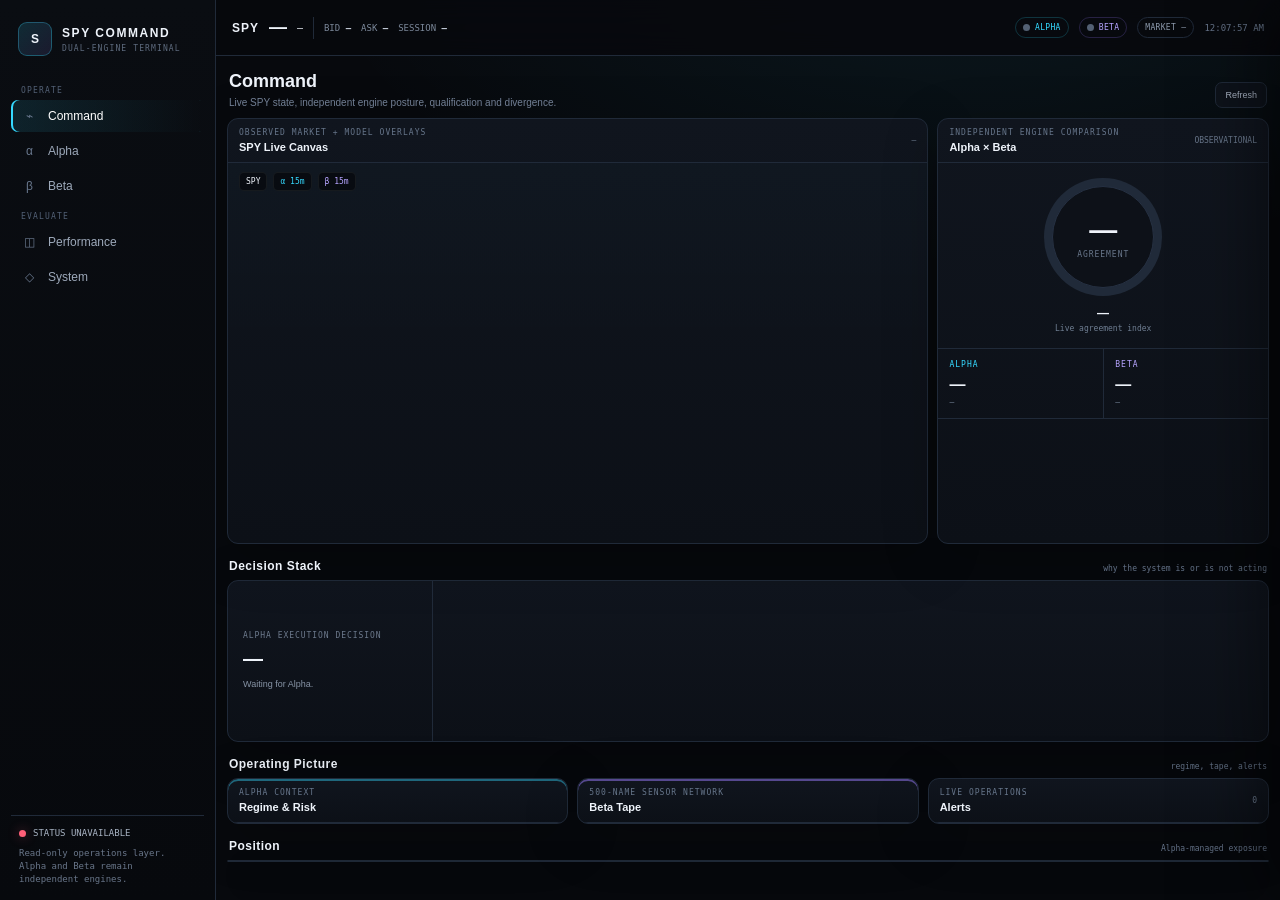
==== commit 097c4541: "Rename global functions colliding with window properties function top() collides with the non-config" ====
--- a/config/overview-index.html
+++ b/config/overview-index.html
@@ -36,16 +36,16 @@
 function link(kind){return S?.links?.[kind]||`${location.protocol}//${location.hostname}:${kind==='alpha'?'8081':'8082'}/`}function horizon(m){return m===390?'EOD':m>=1440?`${Math.round(m/1440)}D`:`${m}m`}
 function gates(id,g){let rows=[];if(Array.isArray(g))rows=g.map(x=>({name:x.label||x.name||'gate',ok:!!x.passed,detail:x.reason||x.detail||x.kind||''}));else if(g&&typeof g==='object')rows=Object.entries(g).map(([name,ok])=>({name,ok:!!ok,detail:''}));$(id).innerHTML=rows.length?rows.map(x=>`<div class="gate ${x.ok?'pass':'fail'}"><b><i></i>${esc(String(x.name).replaceAll('_',' '))}</b><small>${esc(x.detail|| (x.ok?'qualified':'blocked'))}</small></div>`).join(''):'<div class="empty" style="grid-column:1/-1">No gate state published.</div>'}
 function forecasts(id,rows,kind){$(id).innerHTML=rows?.length?rows.map(r=>{let p=r.probability_up,ret=kind==='alpha'?r.expected_return:(N(r.expected_return_bps)?Number(r.expected_return_bps)/10000:null),up=!N(p)||Number(p)>=.5;return `<div class="fc"><div class="fctop"><b>${horizon(r.horizon_minutes)}</b><span>${kind==='beta'?(r.model_ready?'MODEL LIVE':'WARMING'):(r.integrity||r.role||'')}</span></div><div class="fcdir ${up?'pos':'neg'}">${pct(p,1)} UP</div><div class="meter ${kind==='beta'?'beta':''}"><i style="width:${N(p)?Math.max(0,Math.min(100,Number(p)*100)):0}%"></i></div><div class="fcfoot"><span>${spct(ret,2)}</span><span>${kind==='beta'?`conf ${pct(r.confidence,0)}`:(N(r.predicted_price)?'$'+num(r.predicted_price,2):'')}</span></div></div>`}).join(''):'<div class="empty" style="grid-column:1/-1">No forecast stack available.</div>'}
-function top(){let m=S.market||{},a=S.alpha||{},b=S.beta||{};$('topPrice').textContent=N(m.price)?`$${num(m.price,2)}`:'—';$('topMove').textContent=spct(m.change_pct);$('topMove').className=`move ${tone(m.change_pct)}`;$('topBid').textContent=num(m.bid,2);$('topAsk').textContent=num(m.ask,2);$('topSession').textContent=m.exchange_time||'—';$('marketPill').textContent=m.market_open===true?'MARKET OPEN':m.market_open===false?'MARKET CLOSED':'MARKET —';dot($('alphaDot'),a.available?'ok':'bad');dot($('betaDot'),b.available?(b.status==='DEGRADED'?'warn':'ok'):'bad');let ok=a.available&&b.available;$('sideStatus').textContent=ok?'SYSTEM ONLINE':a.available||b.available?'DEGRADED':'ENGINES OFFLINE';dot($('sideDot'),ok?'ok':a.available||b.available?'warn':'bad')}
+function renderTop(){let m=S.market||{},a=S.alpha||{},b=S.beta||{};$('topPrice').textContent=N(m.price)?`$${num(m.price,2)}`:'—';$('topMove').textContent=spct(m.change_pct);$('topMove').className=`move ${tone(m.change_pct)}`;$('topBid').textContent=num(m.bid,2);$('topAsk').textContent=num(m.ask,2);$('topSession').textContent=m.exchange_time||'—';$('marketPill').textContent=m.market_open===true?'MARKET OPEN':m.market_open===false?'MARKET CLOSED':'MARKET —';dot($('alphaDot'),a.available?'ok':'bad');dot($('betaDot'),b.available?(b.status==='DEGRADED'?'warn':'ok'):'bad');let ok=a.available&&b.available;$('sideStatus').textContent=ok?'SYSTEM ONLINE':a.available||b.available?'DEGRADED':'ENGINES OFFLINE';dot($('sideDot'),ok?'ok':a.available||b.available?'warn':'bad')}
 function consensus(){let c=S.consensus||{},a=S.alpha||{},b=S.beta||{},score=Number(c.score);$('score').textContent=N(score)?Math.round(score):'—';$('cstate').textContent=c.state||'—';$('cstate').className=`state ${c.direction==='BULLISH'?'pos':c.direction==='BEARISH'?'neg':c.direction==='DIVERGENT'?'watch':''}`;$('cmethod').textContent=N(c.horizon_match_rate)?`${pct(c.horizon_match_rate,0)} shared-horizon direction match`:'Live agreement index';let deg=N(score)?Math.max(0,Math.min(360,score*3.6)):0,col=score>=65?'var(--pass)':score<=35?'var(--fail)':'var(--watch)';$('ring').style.background=`conic-gradient(${col} 0deg,${col} ${deg}deg,#202a39 ${deg}deg)`;$('adir').textContent=a.direction||'—';$('adir').className=`edir ${dtone(a.direction)}`;$('ameta').textContent=`${pct(a.directional_confidence,0)} directional · trust ${pct(a.trust_score,0)}`;$('bdir').textContent=b.direction||'—';$('bdir').className=`edir ${dtone(b.direction)}`;$('bmeta').textContent=`${pct(b.confidence,0)} confidence · score ${num(b.score,2)}`;let rows=(c.forecasts||[]).filter(x=>[5,15,30].includes(x.horizon_minutes));$('comparison').innerHTML=rows.length?rows.map(r=>`<div class="crow"><b>${horizon(r.horizon_minutes)}</b><span class="ac">α ${pct(r.alpha_probability_up,0)} · ${spct(r.alpha_expected_return,2)}</span><span class="bc">β ${pct(r.beta_probability_up,0)} · ${spct(r.beta_expected_return,2)}</span><span class="match ${r.direction_agreement?'y':'n'}">${r.direction_agreement?'MATCH':'SPLIT'}</span></div>`).join(''):'<div class="empty">No shared horizons.</div>'}
 function command(){let a=S.alpha||{},b=S.beta||{},d=a.decision||{};$('daction').textContent=d.action||'NO STATE';$('daction').className=`daction ${String(d.action||'').includes('TRADE')&&!String(d.action||'').includes('NO_')?'pos':'muted'}`;$('dreason').textContent=d.reason||'Alpha has not published a decision reason.';gates('commandGates',a.gates);$('alphaQuick').innerHTML=[metric('Regime',a.regime||'—',a.gamma_state||''),metric('Trust',pct(a.trust_score,0),a.health_state||'',a.health_state==='GREEN'?'pos':a.health_state==='RED'?'neg':'watch'),metric('Breadth',pct(a.breadth,0),`pressure ${num(a.pressure,2)}`,tone(a.breadth)),metric('Correlation',num(a.correlation,2),`SPY IV ${pct(a.spy_iv,1)}`)].join('');$('betaQuick').innerHTML=[metric('Coverage',pct(b.coverage_ratio,0),`${b.symbol_count||0}/${b.expected_symbol_count||0}`),metric('Above VWAP',pct(b.pct_above_vwap,0),`EMA bull ${pct(b.pct_ema_bullish,0)}`,tone((b.pct_above_vwap??.5)-.5)),metric('Flow',num(b.flow_weighted,3),`buy ${pct(b.pct_buy_flow,0)}`,tone(b.flow_weighted)),metric('Participation',pct(b.participation,0),`concentration ${pct(b.concentration,0)}`)].join('');let alerts=S.alerts||[];$('alertCount').textContent=alerts.length;$('alerts').innerHTML=alerts.length?alerts.slice(0,12).map(x=>`<div class="alert ${esc(x.severity||'info')}"><i></i><div><b>${esc(x.title||x.source||'Alert')}</b><p>${esc(x.message||'')}</p></div><time>${esc(age(x.timestamp))}</time></div>`).join(''):'<div class="empty">No active alerts.</div>';let p=a.position||{},acct=a.account||{};if(!p.open){$('position').innerHTML=`<div class="empty">NO ACTIVE POSITION · Buying power ${money(acct.buying_power,0)} · Allowed risk ${money(acct.allowed_risk,0)}</div>`}else{$('position').innerHTML=`<div class="metrics">${metric('Strategy',esc(p.strategy||p.description||'SPY'),'active')}${metric('P&L',money(p.pnl,0),pct(p.pnl_pct,1),tone(p.pnl))}${metric('Current Value',money(p.current_value,0),`entry ${money(p.entry_debit,0)}`)}${metric('Thesis',esc(p.thesis_status||'—'),p.exit_recommendation||'')}</div>`}}
 function alpha(){let a=S.alpha||{},m=a.market||{},acct=a.account||{},aud=a.audit||{};$('openAlpha').href=link('alpha');$('alphaHero').innerHTML=[metric('Direction',a.direction||'—',`${pct(a.probability_up,0)} probability up`,dtone(a.direction)),metric('15m Move',spct(a.expected_return_15m,2),N(m.predicted_price_15m)?`P50 $${num(m.predicted_price_15m,2)}`:'',tone(a.expected_return_15m)),metric('Trust',pct(a.trust_score,0),a.health_state||'',a.health_state==='GREEN'?'pos':a.health_state==='RED'?'neg':'watch'),metric('Allowed Risk',money(acct.allowed_risk,0),`${money(acct.equity,0)} equity`)].join('');forecasts('alphaForecasts',a.horizons||[],'alpha');let h=a.regime_hierarchy||{};$('regimes').innerHTML=['micro','intraday','swing','structural'].map(k=>{let r=h[k]||{};return `<div class="regime"><small>${k}</small><b>${esc(r.label||r.key||'—')}</b><p>${esc(r.evidence||'')} ${N(r.history_samples)?`· n=${r.history_samples}`:''}</p></div>`}).join('');gates('alphaGates',a.gates);let rows=a.candidates||[];$('candidates').innerHTML=rows.length?rows.map(c=>`<tr><td class="strategy">${esc(c.strategy||'—')}</td><td><span class="chip">${esc(c.status||'—')}</span></td><td>${num(c.score,2)}</td><td class="${tone(c.expected_value)}">${money(c.expected_value,0)}</td><td>${pct(c.probability_profit,0)}</td><td>${money(c.max_loss,0)}</td><td>${money(c.q_executable_edge,0)}</td><td class="${tone(c.stress_expected_value)}">${money(c.stress_expected_value,0)}</td></tr>`).join(''):'<tr><td colspan="8" class="empty">No candidates published.</td></tr>';$('alphaAudit').innerHTML=[metric('Direction Hit',pct(aud.direction_accuracy,1),`${aud.sample_size??0} anchors`),metric('Brier',num(aud.brier,3),'lower is better'),metric('Range Coverage',pct(aud.range_coverage,1),'interval capture'),metric('Price MAE',num(aud.price_mae,3),'forecast error')].join('');$('alphaServices').innerHTML=(a.services||[]).length?a.services.map(s=>service(s.name,['ok','active','LIVE','GREEN'].includes(s.status),`${N(s.latency_ms)?num(s.latency_ms,0)+' ms':'—'} latency · ${N(s.last_event_age_ms)?num(s.last_event_age_ms/1000,0)+'s':'—'} event age`)).join(''):'<div class="empty">No Alpha service rows.</div>'}
 function beta(){let b=S.beta||{};$('openBeta').href=link('beta');$('betaHero').innerHTML=[metric('Direction',b.direction||'—',`${pct(b.confidence,0)} confidence`,dtone(b.direction)),metric('Decision',b.decision_action||'—',`score ${num(b.score,3)}`),metric('Coverage',pct(b.coverage_ratio,1),`${b.symbol_count||0}/${b.expected_symbol_count||0} sensors`),metric('Tape Flow',num(b.flow_weighted,3),`participation ${pct(b.participation,0)}`,tone(b.flow_weighted))].join('');forecasts('betaForecasts',b.forecasts||[],'beta');heat();sector();gates('betaGates',b.gates)}
 function sensor(s){let vals=[s.return_5m,N(s.vwap_distance_bps)?Number(s.vwap_distance_bps)/100:0,s.flow?.order_flow_imbalance].filter(N).map(Number);return vals.length?Math.max(-1,Math.min(1,vals.reduce((a,b)=>a+b,0)/vals.length*5)):0}function heat(){let b=S.beta||{},rows=(b.symbols||[]).filter(x=>x?.symbol&&x.symbol!=='SPY');$('heatInfo').textContent=`${rows.length} constituent states · ${pct(b.coverage_ratio,1)} coverage`;$('heat').innerHTML=rows.length?rows.map((s,i)=>{let v=sensor(s),alpha=.18+Math.abs(v)*.58,bg=v>.04?`rgba(45,224,165,${alpha})`:v<-.04?`rgba(255,95,120,${alpha})`:'#1b2431';return `<button class="cell" data-i="${i}" title="${esc(s.symbol)}" style="background:${bg}"></button>`}).join(''):'<div class="empty" style="grid-column:1/-1">No constituent matrix yet.</div>';document.querySelectorAll('[data-i]').forEach(x=>x.onclick=()=>openSymbol(rows[Number(x.dataset.i)]))}function openSymbol(s){let f=s.flow||{};$('drawTitle').textContent=`${s.symbol} · ${s.sector||'Unknown sector'}`;$('drawBody').innerHTML=[['Price',N(s.close)?'$'+num(s.close,2):'—'],['1m return',spct(s.return_1m,2)],['5m return',spct(s.return_5m,2)],['15m return',spct(s.return_15m,2)],['VWAP distance',N(s.vwap_distance_bps)?signed(s.vwap_distance_bps,1,' bp'):'—'],['EMA 8 / 21',`${num(s.ema8,2)} / ${num(s.ema21,2)}`],['RSI 14',num(s.rsi14,1)],['Relative volume',num(s.relative_volume20,2)],['Order-flow imbalance',num(f.order_flow_imbalance,3)],['Quote imbalance',num(f.quote_imbalance,3)],['Average spread',N(f.average_spread_bps)?num(f.average_spread_bps,1)+' bp':'—'],['Trades',f.trades??'—'],['SPY weight',pct(s.weight,2)]].map(([k,v])=>`<div class="kv"><span>${esc(k)}</span><b>${v}</b></div>`).join('');$('drawer').classList.add('open');$('drawer').setAttribute('aria-hidden','false')}function sector(){let rows=(S.beta?.sectors||[]).slice().sort((a,b)=>(b.covered_weight||0)-(a.covered_weight||0));$('sectors').innerHTML=rows.length?rows.map(s=>`<tr><td class="strategy">${esc(s.sector)}</td><td>${s.count??'—'}</td><td>${pct(s.covered_weight,1)}</td><td class="${tone(s.trend)}">${num(s.trend,3)}</td><td class="${tone(s.momentum)}">${num(s.momentum,3)}</td><td class="${tone(s.flow)}">${num(s.flow,3)}</td><td>${pct(s.participation,0)}</td></tr>`).join(''):'<tr><td colspan="7" class="empty">No sector factors.</td></tr>';$('sectorBars').innerHTML=rows.length?rows.map(s=>{let v=Number(s.flow??s.momentum??0),w=Math.min(100,Math.max(2,Math.abs(v)*100));return `<div class="barrow"><label>${esc(s.sector)}</label><div class="meter"><i style="width:${w}%;background:${v>=0?'var(--pass)':'var(--fail)'}"></i></div><b class="${tone(v)}">${signed(v,3)}</b></div>`}).join(''):'<div class="empty">No sector tape.</div>'}
-function performance(){let a=S.performance?.alpha||{},b=S.performance?.beta||{},c=S.consensus||{};$('perfAlpha').innerHTML=[metric('Direction Accuracy',pct(a.direction_accuracy,1),`${a.sample_size??0} samples`),metric('Brier',num(a.brier,3),'calibration'),metric('Range Coverage',pct(a.range_coverage,1),'interval capture'),metric('Price MAE',num(a.price_mae,3),'absolute error')].join('');$('reportPath').textContent=S.performance?.beta_backtest_path||'No report located';let h=b.horizons||[];$('perfBeta').innerHTML=h.length?h.map(r=>`<tr><td class="strategy">${horizon(r.horizon_minutes)}</td><td>${r.observations??'—'}</td><td>${r.model_ready_observations??'—'}</td><td>${pct(r.direction_accuracy,1)}</td><td>${pct(r.model_ready_direction_accuracy,1)}</td><td>${num(r.brier,3)}</td><td>${num(r.model_ready_brier,3)}</td><td>${N(r.model_ready_return_mae_bps)?num(r.model_ready_return_mae_bps,2)+' bp':'—'}</td></tr>`).join(''):'<tr><td colspan="8" class="empty">No Beta backtest JSON found.</td></tr>';let d=b.decisions||{};$('decisionPerf').innerHTML=[metric('Trade Signals',d.trade_signals??'—',`${d.matured_trade_signals??'—'} matured`),metric('Direction Accuracy',pct(d.direction_accuracy,1),'qualified decisions'),metric('Mean Adj Return',N(d.avg_underlying_return_bps)?signed(d.avg_underlying_return_bps,2,' bp'):'—','15m direction-adjusted',tone(d.avg_underlying_return_bps)),metric('NO_TRADE',d.no_trade_signals??'—','valid blocked snapshots')].join('');$('consensusPerf').innerHTML=[metric('Agreement Index',N(c.score)?num(c.score,0):'—',c.state||''),metric('Horizon Match',pct(c.horizon_match_rate,0),'current shared horizons'),metric('Alpha Direction',c.alpha_direction||'—',pct(c.alpha_confidence,0),dtone(c.alpha_direction)),metric('Beta Direction',c.beta_direction||'—',pct(c.beta_confidence,0),dtone(c.beta_direction))].join('')}
+function renderPerformance(){let a=S.performance?.alpha||{},b=S.performance?.beta||{},c=S.consensus||{};$('perfAlpha').innerHTML=[metric('Direction Accuracy',pct(a.direction_accuracy,1),`${a.sample_size??0} samples`),metric('Brier',num(a.brier,3),'calibration'),metric('Range Coverage',pct(a.range_coverage,1),'interval capture'),metric('Price MAE',num(a.price_mae,3),'absolute error')].join('');$('reportPath').textContent=S.performance?.beta_backtest_path||'No report located';let h=b.horizons||[];$('perfBeta').innerHTML=h.length?h.map(r=>`<tr><td class="strategy">${horizon(r.horizon_minutes)}</td><td>${r.observations??'—'}</td><td>${r.model_ready_observations??'—'}</td><td>${pct(r.direction_accuracy,1)}</td><td>${pct(r.model_ready_direction_accuracy,1)}</td><td>${num(r.brier,3)}</td><td>${num(r.model_ready_brier,3)}</td><td>${N(r.model_ready_return_mae_bps)?num(r.model_ready_return_mae_bps,2)+' bp':'—'}</td></tr>`).join(''):'<tr><td colspan="8" class="empty">No Beta backtest JSON found.</td></tr>';let d=b.decisions||{};$('decisionPerf').innerHTML=[metric('Trade Signals',d.trade_signals??'—',`${d.matured_trade_signals??'—'} matured`),metric('Direction Accuracy',pct(d.direction_accuracy,1),'qualified decisions'),metric('Mean Adj Return',N(d.avg_underlying_return_bps)?signed(d.avg_underlying_return_bps,2,' bp'):'—','15m direction-adjusted',tone(d.avg_underlying_return_bps)),metric('NO_TRADE',d.no_trade_signals??'—','valid blocked snapshots')].join('');$('consensusPerf').innerHTML=[metric('Agreement Index',N(c.score)?num(c.score,0):'—',c.state||''),metric('Horizon Match',pct(c.horizon_match_rate,0),'current shared horizons'),metric('Alpha Direction',c.alpha_direction||'—',pct(c.alpha_confidence,0),dtone(c.alpha_direction)),metric('Beta Direction',c.beta_direction||'—',pct(c.beta_confidence,0),dtone(c.beta_direction))].join('')}
 function service(name,ok,detail){return `<div class="service"><div class="servtop"><b>${esc(name||'service')}</b><i class="dot ${ok?'ok':'bad'}"></i></div><small>${esc(detail||'')}</small></div>`}function endpoint(id,e){$(id).innerHTML=`<div class="kv"><span>URL</span><b>${esc(e.url||'—')}</b></div><div class="kv"><span>Status</span><b class="${e.ok?'pos':'neg'}">${e.ok?'REACHABLE':'FAILED'}</b></div><div class="kv"><span>Latency</span><b>${num(e.latency_ms,1)} ms</b></div><div class="kv"><span>Error</span><b>${esc(e.error||'—')}</b></div>`}function system(){let s=S.system||{},a=s.alpha_endpoint||{},b=s.beta_endpoint||{},units=s.units||[];$('services').innerHTML=[service('Alpha API',a.ok,`${num(a.latency_ms,0)} ms · ${a.error||'reachable'}`),service('Beta API',b.ok,`${num(b.latency_ms,0)} ms · ${b.error||'reachable'}`),...units.map(u=>service(u.name,u.ok,u.state))].join('');endpoint('alphaEndpoint',a);endpoint('betaEndpoint',b);let d=s.disk||{},l=s.loadavg||[];$('host').innerHTML=[metric('Host',s.hostname||'—','overview node'),metric('Disk Used',pct(d.used_ratio,1),N(d.free)?`${num(d.free/1073741824,1)} GB free`:''),metric('Load 1m',num(l[0],2),`5m ${num(l[1],2)} · 15m ${num(l[2],2)}`),metric('Status Age',age(S.generated_at),S.generated_at||'')].join('')}
 function drawChart(){if(!S)return;let c=$('chart'),r=c.getBoundingClientRect(),dpr=Math.max(1,Math.min(2,devicePixelRatio||1));c.width=Math.max(1,Math.floor(r.width*dpr));c.height=Math.max(1,Math.floor(r.height*dpr));let x=c.getContext('2d');x.scale(dpr,dpr);let w=r.width,h=r.height,p={l:52,r:18,t:28,b:26},hist=(S.market?.history||[]).filter(z=>N(z.price));x.clearRect(0,0,w,h);if(!hist.length){x.fillStyle='#68768a';x.font='10px monospace';x.fillText('No SPY minute history located. Set BETA_DB if needed.',18,36);$('chartInfo').textContent='NO HISTORY';return}let a=(S.alpha?.horizons||[]).find(z=>z.horizon_minutes===15),b=(S.beta?.forecasts||[]).find(z=>z.horizon_minutes===15),last=Number(hist.at(-1).price),extra=[];if(N(a?.predicted_price))extra.push(Number(a.predicted_price));if(N(b?.expected_return_bps))extra.push(last*(1+Number(b.expected_return_bps)/10000));let vals=[...hist.map(z=>Number(z.price)),...extra],lo=Math.min(...vals),hi=Math.max(...vals),span=hi-lo||1,Y=v=>p.t+(hi-v)/(span*1.25)*(h-p.t-p.b)+.1*(h-p.t-p.b),X=i=>p.l+i/Math.max(1,hist.length-1)*(w-p.l-p.r);x.strokeStyle='rgba(108,125,149,.16)';x.fillStyle='#617086';x.font='8px monospace';for(let i=0;i<5;i++){let y=p.t+i*(h-p.t-p.b)/4;x.beginPath();x.moveTo(p.l,y);x.lineTo(w-p.r,y);x.stroke();x.fillText((hi-i/4*(hi-lo)).toFixed(2),7,y+3)}x.strokeStyle='#edf3fb';x.lineWidth=1.5;x.beginPath();hist.forEach((z,i)=>{let xx=X(i),yy=Y(Number(z.price));i?x.lineTo(xx,yy):x.moveTo(xx,yy)});x.stroke();let lx=X(hist.length-1),ly=Y(last);function fl(price,color,label){if(!N(price))return;let y=Y(Number(price));x.strokeStyle=color;x.setLineDash([5,4]);x.beginPath();x.moveTo(lx,ly);x.lineTo(w-p.r,y);x.stroke();x.setLineDash([]);x.fillStyle=color;x.fillText(`${label} ${Number(price).toFixed(2)}`,w-p.r-78,y-5)}fl(a?.predicted_price,'#35d9ff','α15');if(N(b?.expected_return_bps))fl(last*(1+Number(b.expected_return_bps)/10000),'#9c7cff','β15');$('chartInfo').textContent=`${hist.length} MIN · ${lo.toFixed(2)}–${hi.toFixed(2)}`}
-function render(){top();consensus();command();alpha();beta();performance();system();drawChart()}async function load(){try{let r=await fetch(`status.json?t=${Date.now()}`,{cache:'no-store'});if(!r.ok)throw Error(`HTTP ${r.status}`);S=await r.json();last=Date.now();render()}catch(e){console.error(e);$('sideStatus').textContent='STATUS UNAVAILABLE';dot($('sideDot'),'bad')}}$('refresh').onclick=load;$('close').onclick=()=>{$('drawer').classList.remove('open');$('drawer').setAttribute('aria-hidden','true')};addEventListener('resize',()=>requestAnimationFrame(drawChart));addEventListener('keydown',e=>{if(e.key==='Escape')$('close').click()});setInterval(()=>{$('clock').textContent=new Date().toLocaleTimeString([],{hour:'2-digit',minute:'2-digit',second:'2-digit'});if(last&&Date.now()-last>130000){$('sideStatus').textContent='STATUS STALE';dot($('sideDot'),'warn')}},1000);setInterval(load,30000);load();
+function render(){renderTop();consensus();command();alpha();beta();renderPerformance();system();drawChart()}async function load(){try{let r=await fetch(`status.json?t=${Date.now()}`,{cache:'no-store'});if(!r.ok)throw Error(`HTTP ${r.status}`);S=await r.json();last=Date.now();render()}catch(e){console.error(e);$('sideStatus').textContent='STATUS UNAVAILABLE';dot($('sideDot'),'bad')}}$('refresh').onclick=load;$('close').onclick=()=>{$('drawer').classList.remove('open');$('drawer').setAttribute('aria-hidden','true')};addEventListener('resize',()=>requestAnimationFrame(drawChart));addEventListener('keydown',e=>{if(e.key==='Escape')$('close').click()});setInterval(()=>{$('clock').textContent=new Date().toLocaleTimeString([],{hour:'2-digit',minute:'2-digit',second:'2-digit'});if(last&&Date.now()-last>130000){$('sideStatus').textContent='STATUS STALE';dot($('sideDot'),'warn')}},1000);setInterval(load,30000);load();
 </script>
 </body>
 </html>
